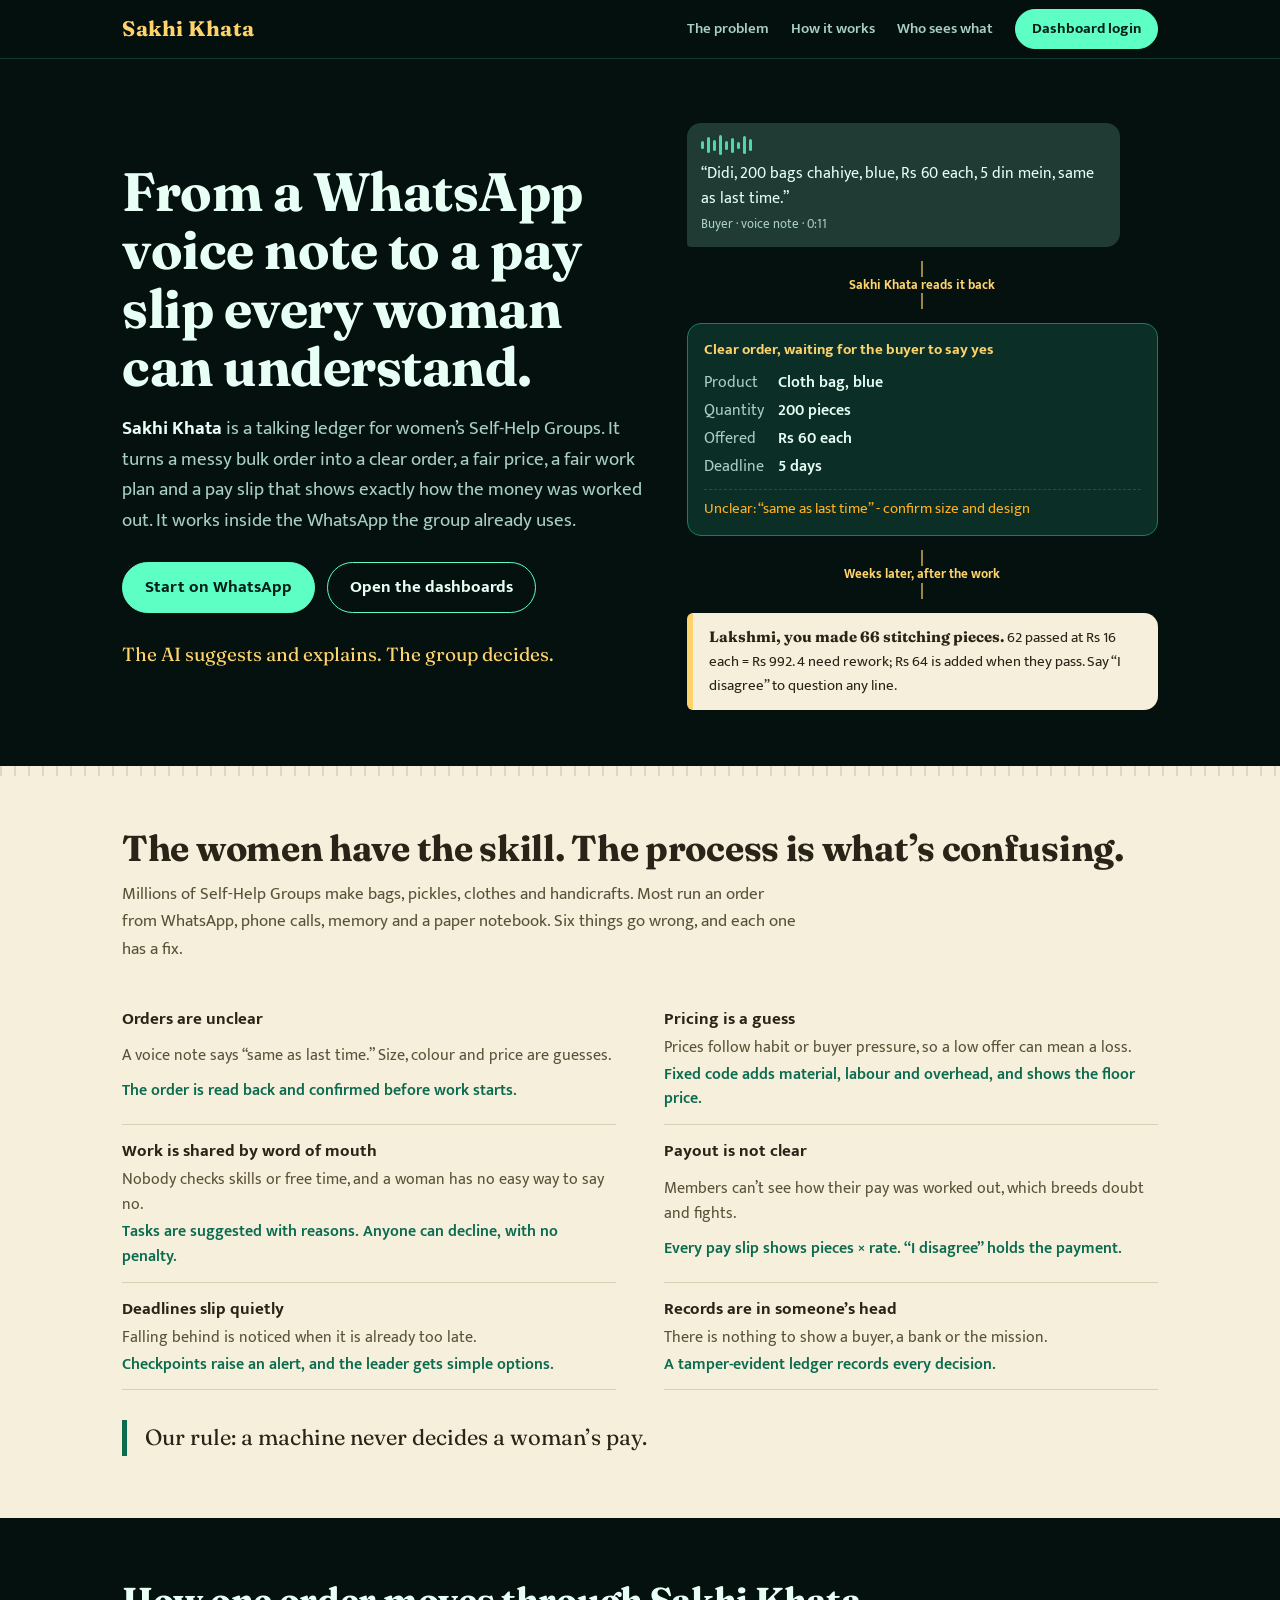
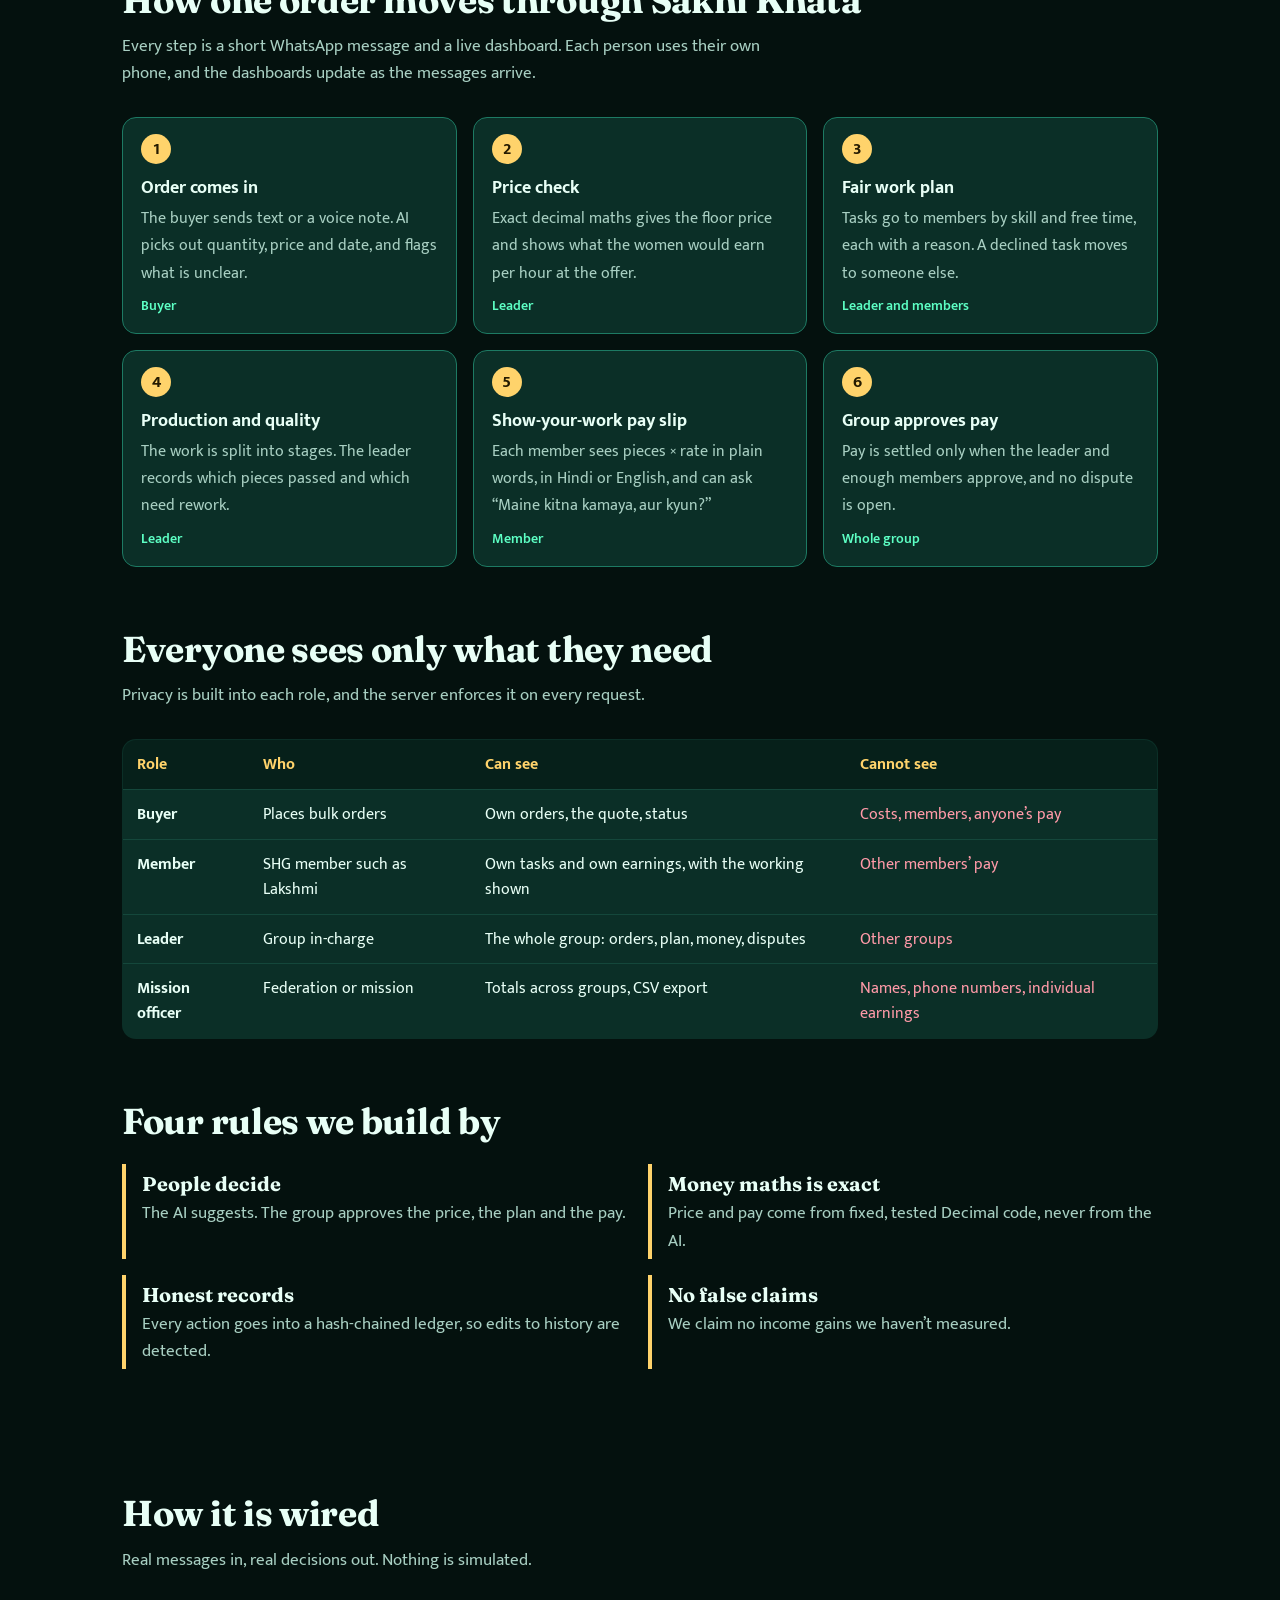
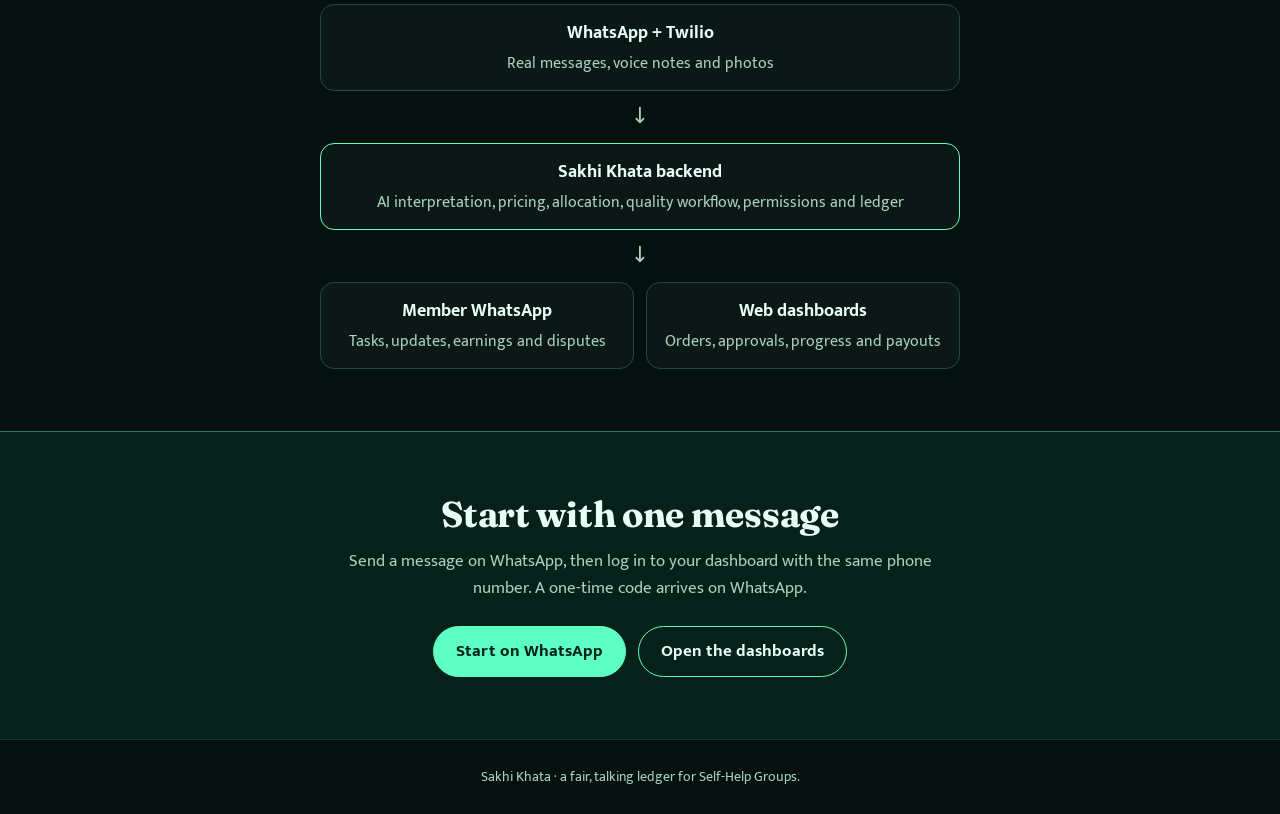
==== frontend/index.html @ 1a4bae50 "Add Sakhi Khata project" ====
<!doctype html>
<html lang="en">
<head>
<meta charset="utf-8">
<meta name="viewport" content="width=device-width,initial-scale=1">
<title>Sakhi Khata - a fair, talking ledger for women's Self-Help Groups</title>
<meta name="description" content="Sakhi Khata turns a messy WhatsApp order into a clear order, a fair price, a fair work plan and a pay slip every woman can understand.">
<link rel="preconnect" href="https://fonts.googleapis.com"><link rel="preconnect" href="https://fonts.gstatic.com" crossorigin>
<link href="https://fonts.googleapis.com/css2?family=Fraunces:opsz,wght@9..144,600;9..144,700&family=Mukta:wght@400;600;700&display=swap" rel="stylesheet">
<style>
:root{
  --ink:#04110e; --deep:#06201a; --card:#0b2f27; --line:#1d7a63; --mint:#5dffc4; --gold:#ffd36b; --text:#e8fff6; --muted:#a8cfc2;
  --paper:#f6efdc; --paper-ink:#2a2418; --paper-rule:#d9cfb4; --red:#ff5d73;
  --serif:"Fraunces",Georgia,"Times New Roman",serif; --sans:"Mukta",system-ui,-apple-system,"Segoe UI",sans-serif;
}
*{box-sizing:border-box}
html{scroll-behavior:smooth}
body{margin:0;background:var(--ink);color:var(--text);font:17px/1.6 var(--sans)}
a{color:inherit}
:focus-visible{outline:3px solid var(--gold);outline-offset:3px;border-radius:6px}
.wrap{max-width:1080px;margin:0 auto;padding:0 22px}

/* nav */
nav{position:sticky;top:0;z-index:10;background:#04110ef2;backdrop-filter:blur(8px);border-bottom:1px solid #12392f}
nav .wrap{display:flex;align-items:center;gap:22px;height:58px}
.logo{font-family:var(--serif);font-weight:700;font-size:21px;letter-spacing:.5px;color:var(--gold);text-decoration:none;margin-right:auto}
nav a.l{text-decoration:none;color:var(--muted);font-weight:600;font-size:15px}
nav a.l:hover{color:var(--text)}
.btn{display:inline-block;text-decoration:none;font-weight:700;border-radius:999px;padding:11px 22px;border:1.5px solid var(--mint);color:var(--text);background:transparent;transition:background .15s}
.btn:hover{background:#12604d}
.btn.main{background:var(--mint);color:#032018}
.btn.main:hover{background:#8bffd8}
nav .btn{padding:7px 16px;font-size:15px}

/* hero */
.hero{padding:64px 0 56px}
.hero .wrap{display:grid;grid-template-columns:1.05fr .95fr;gap:44px;align-items:center}
h1{font-family:var(--serif);font-weight:700;font-size:clamp(34px,5vw,54px);line-height:1.08;margin:0 0 18px;letter-spacing:-.5px}
.lede{font-size:19px;color:var(--muted);margin:0 0 26px;max-width:34em}
.lede b{color:var(--text)}
.cta{display:flex;gap:12px;flex-wrap:wrap}
.promise{margin:26px 0 0;color:var(--gold);font-family:var(--serif);font-size:19px}

/* hero visual: a messy order becomes a clear order */
.flow{display:grid;gap:14px}
.bubble{background:#1f3b34;border-radius:14px 14px 14px 4px;padding:12px 14px;max-width:92%;font-size:15.5px;position:relative}
.bubble small{display:block;color:var(--muted);font-size:12.5px;margin-top:4px}
.bubble .wave{display:flex;gap:3px;align-items:center;margin-bottom:6px}
.bubble .wave i{display:block;width:3px;background:var(--mint);border-radius:2px;opacity:.8}
.arrow{justify-self:center;color:var(--gold);font-size:13px;font-weight:700;text-align:center;line-height:1.3}
.arrow::before,.arrow::after{content:"";display:block;width:2px;height:16px;background:var(--gold);margin:0 auto;opacity:.6}
.order{background:var(--card);border:1px solid var(--line);border-radius:14px;padding:14px 16px}
.order h3{margin:0 0 8px;font-size:15px;color:var(--gold);font-family:var(--sans);font-weight:700}
.order dl{margin:0;display:grid;grid-template-columns:auto 1fr;gap:3px 14px;font-size:15.5px}
.order dt{color:var(--muted)} .order dd{margin:0;font-weight:600}
.order .ask{margin-top:10px;padding-top:8px;border-top:1px dashed #1d7a6388;color:#ffb020;font-size:14.5px}
.slip{background:var(--paper);color:var(--paper-ink);border-radius:6px 14px 14px 6px;padding:12px 16px;font-size:15px;border-left:6px solid var(--gold)}
.slip b{font-family:var(--serif)}

section{padding:62px 0}
h2{font-family:var(--serif);font-size:clamp(26px,3.4vw,36px);line-height:1.15;margin:0 0 12px;letter-spacing:-.3px}
.sub{color:var(--muted);max-width:40em;margin:0 0 30px}

/* problem: a khata notebook page */
.notebook{background:var(--paper);color:var(--paper-ink);position:relative}
.notebook::before{content:"";position:absolute;left:0;right:0;top:0;height:10px;background:repeating-linear-gradient(90deg,var(--paper-ink) 0 2px,transparent 2px 14px);opacity:.12}
.notebook h2{color:var(--paper-ink)} .notebook .sub{color:#5a5136}
.ledger{display:grid;grid-template-columns:1fr 1fr;gap:0 48px}
.ledger div{padding:13px 0 13px 0;border-bottom:1.5px solid var(--paper-rule);display:grid;grid-template-columns:1fr;gap:2px}
.ledger b{font-size:17px}
.ledger span{color:#5a5136;font-size:15.5px}
.ledger .fix{color:#0a6b4f;font-weight:600}
.notebook .quote{margin:30px 0 0;font-family:var(--serif);font-size:22px;border-left:5px solid #0a6b4f;padding-left:18px}

/* how it works */
.steps{list-style:none;margin:0;padding:0;display:grid;grid-template-columns:repeat(3,1fr);gap:16px;counter-reset:s}
.steps li{background:var(--card);border:1px solid var(--line);border-radius:14px;padding:16px 18px;counter-increment:s}
.steps li::before{content:counter(s);display:grid;place-items:center;width:30px;height:30px;border-radius:50%;background:var(--gold);color:#241a00;font-weight:700;margin-bottom:10px}
.steps b{display:block;font-size:18px;margin-bottom:2px}
.steps span{color:var(--muted);font-size:15.5px}
.steps .who{font-style:normal;display:block;margin-top:8px;color:var(--mint);font-size:14px;font-weight:600}

/* roles */
table{width:100%;border-collapse:collapse;background:var(--card);border:1px solid var(--line);border-radius:14px;overflow:hidden;font-size:15.5px}
th,td{padding:12px 14px;text-align:left;border-bottom:1px solid #14473b;vertical-align:top}
th{background:var(--deep);color:var(--gold);font-weight:700}
tr:last-child td{border-bottom:0}
td.no{color:#ff9aa8}
.scroll{overflow-x:auto}

/* rules */
.rules{display:grid;grid-template-columns:repeat(2,1fr);gap:16px}
.rule{border-left:4px solid var(--gold);padding:4px 0 4px 16px}
.rule b{display:block;font-family:var(--serif);font-size:20px}
.rule span{color:var(--muted)}

.try{background:var(--deep);border-top:1px solid var(--line);text-align:center}
.try p{color:var(--muted);max-width:36em;margin:0 auto 24px}
.try .cta{justify-content:center}
footer{padding:26px 0;text-align:center;color:var(--muted);font-size:14px;border-top:1px solid #12392f}

@media (max-width:860px){
  .hero .wrap{grid-template-columns:1fr}
  .steps{grid-template-columns:1fr 1fr} .ledger{grid-template-columns:1fr} .rules{grid-template-columns:1fr}
  nav a.l{display:none}
}
@media (max-width:520px){ .steps{grid-template-columns:1fr} body{font-size:16px} }
@media (prefers-reduced-motion:reduce){html{scroll-behavior:auto}}
.arch{max-width:640px;margin:26px auto 0;text-align:center}.arch .node{border:1px solid #1d4d40;border-radius:14px;padding:14px 16px;background:rgba(255,255,255,.03)}.arch .node b{display:block;font-size:1.05em}.arch .node span{display:block;color:var(--muted);font-size:.92em;margin-top:4px}.arch .core{border-color:#5dffc4}.arch .down{color:var(--muted);padding:8px 0;font-size:1.3em}.arch .pair{display:grid;grid-template-columns:1fr 1fr;gap:12px}@media(max-width:520px){.arch .pair{grid-template-columns:1fr}}.wahint{margin-top:10px}
</style>
</head>
<body>
<nav><div class="wrap">
  <a class="logo" href="/">Sakhi Khata</a>
  <a class="l" href="#problem">The problem</a><a class="l" href="#how">How it works</a><a class="l" href="#who">Who sees what</a>
  <a class="btn main" href="/app/login.html">Dashboard login</a>
</div></nav>

<header class="hero"><div class="wrap">
  <div>
    <h1>From a WhatsApp voice note to a pay slip every woman can understand.</h1>
    <p class="lede"><b>Sakhi Khata</b> is a talking ledger for women’s Self-Help Groups. It turns a messy bulk order into a clear order, a fair price, a fair work plan and a pay slip that shows exactly how the money was worked out. It works inside the WhatsApp the group already uses.</p>
    <div class="cta"><a class="btn main wa" href="https://wa.me/">Start on WhatsApp</a><a class="btn" href="/app/login.html">Open the dashboards</a></div>
    <p class="muted wahint" id="wahint"></p>
    <p class="promise">The AI suggests and explains. The group decides.</p>
  </div>
  <div class="flow" aria-label="Example: a messy voice note becomes a clear order and a pay slip">
    <div class="bubble"><div class="wave" aria-hidden="true"><i style="height:8px"></i><i style="height:16px"></i><i style="height:11px"></i><i style="height:20px"></i><i style="height:9px"></i><i style="height:15px"></i><i style="height:7px"></i><i style="height:18px"></i><i style="height:12px"></i></div>
      “Didi, 200 bags chahiye, blue, Rs 60 each, 5 din mein, same as last time.”<small>Buyer · voice note · 0:11</small></div>
    <div class="arrow">Sakhi Khata reads it back</div>
    <div class="order"><h3>Clear order, waiting for the buyer to say yes</h3>
      <dl><dt>Product</dt><dd>Cloth bag, blue</dd><dt>Quantity</dt><dd>200 pieces</dd><dt>Offered</dt><dd>Rs 60 each</dd><dt>Deadline</dt><dd>5 days</dd></dl>
      <div class="ask">Unclear: “same as last time” - confirm size and design</div></div>
    <div class="arrow">Weeks later, after the work</div>
    <div class="slip"><b>Lakshmi, you made 66 stitching pieces.</b> 62 passed at Rs 16 each = Rs 992. 4 need rework; Rs 64 is added when they pass. Say “I disagree” to question any line.</div>
  </div>
</div></header>

<section class="notebook" id="problem"><div class="wrap">
  <h2>The women have the skill. The process is what’s confusing.</h2>
  <p class="sub">Millions of Self-Help Groups make bags, pickles, clothes and handicrafts. Most run an order from WhatsApp, phone calls, memory and a paper notebook. Six things go wrong, and each one has a fix.</p>
  <div class="ledger">
    <div><b>Orders are unclear</b><span>A voice note says “same as last time.” Size, colour and price are guesses.</span><span class="fix">The order is read back and confirmed before work starts.</span></div>
    <div><b>Pricing is a guess</b><span>Prices follow habit or buyer pressure, so a low offer can mean a loss.</span><span class="fix">Fixed code adds material, labour and overhead, and shows the floor price.</span></div>
    <div><b>Work is shared by word of mouth</b><span>Nobody checks skills or free time, and a woman has no easy way to say no.</span><span class="fix">Tasks are suggested with reasons. Anyone can decline, with no penalty.</span></div>
    <div><b>Payout is not clear</b><span>Members can’t see how their pay was worked out, which breeds doubt and fights.</span><span class="fix">Every pay slip shows pieces × rate. “I disagree” holds the payment.</span></div>
    <div><b>Deadlines slip quietly</b><span>Falling behind is noticed when it is already too late.</span><span class="fix">Checkpoints raise an alert, and the leader gets simple options.</span></div>
    <div><b>Records are in someone’s head</b><span>There is nothing to show a buyer, a bank or the mission.</span><span class="fix">A tamper-evident ledger records every decision.</span></div>
  </div>
  <p class="quote">Our rule: a machine never decides a woman’s pay.</p>
</div></section>

<section id="how"><div class="wrap">
  <h2>How one order moves through Sakhi Khata</h2>
  <p class="sub">Every step is a short WhatsApp message and a live dashboard. Each person uses their own phone, and the dashboards update as the messages arrive.</p>
  <ol class="steps">
    <li><b>Order comes in</b><span>The buyer sends text or a voice note. AI picks out quantity, price and date, and flags what is unclear.</span><em class="who">Buyer</em></li>
    <li><b>Price check</b><span>Exact decimal maths gives the floor price and shows what the women would earn per hour at the offer.</span><em class="who">Leader</em></li>
    <li><b>Fair work plan</b><span>Tasks go to members by skill and free time, each with a reason. A declined task moves to someone else.</span><em class="who">Leader and members</em></li>
    <li><b>Production and quality</b><span>The work is split into stages. The leader records which pieces passed and which need rework.</span><em class="who">Leader</em></li>
    <li><b>Show-your-work pay slip</b><span>Each member sees pieces × rate in plain words, in Hindi or English, and can ask “Maine kitna kamaya, aur kyun?”</span><em class="who">Member</em></li>
    <li><b>Group approves pay</b><span>Pay is settled only when the leader and enough members approve, and no dispute is open.</span><em class="who">Whole group</em></li>
  </ol>
</div></section>

<section id="who" style="padding-top:0"><div class="wrap">
  <h2>Everyone sees only what they need</h2>
  <p class="sub">Privacy is built into each role, and the server enforces it on every request.</p>
  <div class="scroll"><table>
    <tr><th>Role</th><th>Who</th><th>Can see</th><th>Cannot see</th></tr>
    <tr><td><b>Buyer</b></td><td>Places bulk orders</td><td>Own orders, the quote, status</td><td class="no">Costs, members, anyone’s pay</td></tr>
    <tr><td><b>Member</b></td><td>SHG member such as Lakshmi</td><td>Own tasks and own earnings, with the working shown</td><td class="no">Other members’ pay</td></tr>
    <tr><td><b>Leader</b></td><td>Group in-charge</td><td>The whole group: orders, plan, money, disputes</td><td class="no">Other groups</td></tr>
    <tr><td><b>Mission officer</b></td><td>Federation or mission</td><td>Totals across groups, CSV export</td><td class="no">Names, phone numbers, individual earnings</td></tr>
  </table></div>
</div></section>

<section style="padding-top:0"><div class="wrap">
  <h2>Four rules we build by</h2>
  <div class="rules" style="margin-top:22px">
    <div class="rule"><b>People decide</b><span>The AI suggests. The group approves the price, the plan and the pay.</span></div>
    <div class="rule"><b>Money maths is exact</b><span>Price and pay come from fixed, tested Decimal code, never from the AI.</span></div>
    <div class="rule"><b>Honest records</b><span>Every action goes into a hash-chained ledger, so edits to history are detected.</span></div>
    <div class="rule"><b>No false claims</b><span>We claim no income gains we haven’t measured.</span></div>
  </div>
</div></section>

<section id="architecture"><div class="wrap">
  <h2>How it is wired</h2>
  <p class="sub">Real messages in, real decisions out. Nothing is simulated.</p>
  <div class="arch">
    <div class="node"><b>WhatsApp + Twilio</b><span>Real messages, voice notes and photos</span></div>
    <div class="down" aria-hidden="true">↓</div>
    <div class="node core"><b>Sakhi Khata backend</b><span>AI interpretation, pricing, allocation, quality workflow, permissions and ledger</span></div>
    <div class="down" aria-hidden="true">↓</div>
    <div class="pair"><div class="node"><b>Member WhatsApp</b><span>Tasks, updates, earnings and disputes</span></div><div class="node"><b>Web dashboards</b><span>Orders, approvals, progress and payouts</span></div></div>
  </div>
</div></section>

<section class="try"><div class="wrap">
  <h2>Start with one message</h2>
  <p>Send a message on WhatsApp, then log in to your dashboard with the same phone number. A one-time code arrives on WhatsApp.</p>
  <div class="cta"><a class="btn main wa" href="https://wa.me/">Start on WhatsApp</a><a class="btn" href="/app/login.html">Open the dashboards</a></div>
</div></section>
<footer>Sakhi Khata · a fair, talking ledger for Self-Help Groups.</footer>
<script>fetch('/api/public').then(r=>r.json()).then(c=>{const n=(c.whatsapp||'').replace(/\D/g,'');document.querySelectorAll('a.wa').forEach(a=>a.href='https://wa.me/'+n+(c.join?'?text='+encodeURIComponent(c.join):''));if(c.join)document.getElementById('wahint').textContent='First time on the WhatsApp sandbox? Send "'+c.join+'" to '+c.whatsapp+'.'}).catch(()=>{})</script>
</body>
</html>
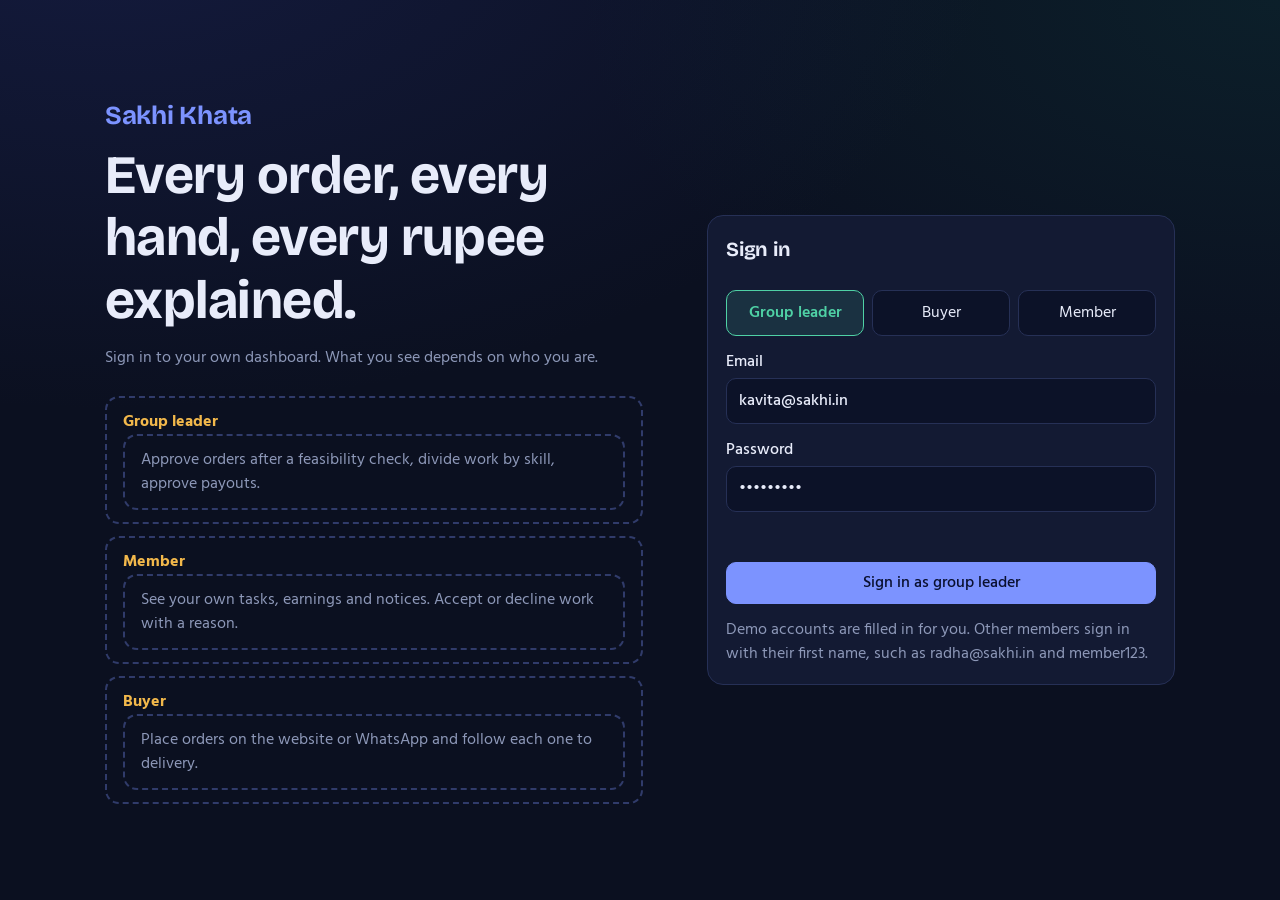
==== commit 8f1855c7: "update" ====
--- a/frontend/index.html
+++ b/frontend/index.html
@@ -1,208 +1,20 @@
 <!doctype html>
 <html lang="en">
 <head>
-<meta charset="utf-8">
-<meta name="viewport" content="width=device-width,initial-scale=1">
-<title>Sakhi Khata - a fair, talking ledger for women's Self-Help Groups</title>
-<meta name="description" content="Sakhi Khata turns a messy WhatsApp order into a clear order, a fair price, a fair work plan and a pay slip every woman can understand.">
-<link rel="preconnect" href="https://fonts.googleapis.com"><link rel="preconnect" href="https://fonts.gstatic.com" crossorigin>
-<link href="https://fonts.googleapis.com/css2?family=Fraunces:opsz,wght@9..144,600;9..144,700&family=Mukta:wght@400;600;700&display=swap" rel="stylesheet">
-<style>
-:root{
-  --ink:#04110e; --deep:#06201a; --card:#0b2f27; --line:#1d7a63; --mint:#5dffc4; --gold:#ffd36b; --text:#e8fff6; --muted:#a8cfc2;
-  --paper:#f6efdc; --paper-ink:#2a2418; --paper-rule:#d9cfb4; --red:#ff5d73;
-  --serif:"Fraunces",Georgia,"Times New Roman",serif; --sans:"Mukta",system-ui,-apple-system,"Segoe UI",sans-serif;
-}
-*{box-sizing:border-box}
-html{scroll-behavior:smooth}
-body{margin:0;background:var(--ink);color:var(--text);font:17px/1.6 var(--sans)}
-a{color:inherit}
-:focus-visible{outline:3px solid var(--gold);outline-offset:3px;border-radius:6px}
-.wrap{max-width:1080px;margin:0 auto;padding:0 22px}
-
-/* nav */
-nav{position:sticky;top:0;z-index:10;background:#04110ef2;backdrop-filter:blur(8px);border-bottom:1px solid #12392f}
-nav .wrap{display:flex;align-items:center;gap:22px;height:58px}
-.logo{font-family:var(--serif);font-weight:700;font-size:21px;letter-spacing:.5px;color:var(--gold);text-decoration:none;margin-right:auto}
-nav a.l{text-decoration:none;color:var(--muted);font-weight:600;font-size:15px}
-nav a.l:hover{color:var(--text)}
-.btn{display:inline-block;text-decoration:none;font-weight:700;border-radius:999px;padding:11px 22px;border:1.5px solid var(--mint);color:var(--text);background:transparent;transition:background .15s}
-.btn:hover{background:#12604d}
-.btn.main{background:var(--mint);color:#032018}
-.btn.main:hover{background:#8bffd8}
-nav .btn{padding:7px 16px;font-size:15px}
-
-/* hero */
-.hero{padding:64px 0 56px}
-.hero .wrap{display:grid;grid-template-columns:1.05fr .95fr;gap:44px;align-items:center}
-h1{font-family:var(--serif);font-weight:700;font-size:clamp(34px,5vw,54px);line-height:1.08;margin:0 0 18px;letter-spacing:-.5px}
-.lede{font-size:19px;color:var(--muted);margin:0 0 26px;max-width:34em}
-.lede b{color:var(--text)}
-.cta{display:flex;gap:12px;flex-wrap:wrap}
-.promise{margin:26px 0 0;color:var(--gold);font-family:var(--serif);font-size:19px}
-
-/* hero visual: a messy order becomes a clear order */
-.flow{display:grid;gap:14px}
-.bubble{background:#1f3b34;border-radius:14px 14px 14px 4px;padding:12px 14px;max-width:92%;font-size:15.5px;position:relative}
-.bubble small{display:block;color:var(--muted);font-size:12.5px;margin-top:4px}
-.bubble .wave{display:flex;gap:3px;align-items:center;margin-bottom:6px}
-.bubble .wave i{display:block;width:3px;background:var(--mint);border-radius:2px;opacity:.8}
-.arrow{justify-self:center;color:var(--gold);font-size:13px;font-weight:700;text-align:center;line-height:1.3}
-.arrow::before,.arrow::after{content:"";display:block;width:2px;height:16px;background:var(--gold);margin:0 auto;opacity:.6}
-.order{background:var(--card);border:1px solid var(--line);border-radius:14px;padding:14px 16px}
-.order h3{margin:0 0 8px;font-size:15px;color:var(--gold);font-family:var(--sans);font-weight:700}
-.order dl{margin:0;display:grid;grid-template-columns:auto 1fr;gap:3px 14px;font-size:15.5px}
-.order dt{color:var(--muted)} .order dd{margin:0;font-weight:600}
-.order .ask{margin-top:10px;padding-top:8px;border-top:1px dashed #1d7a6388;color:#ffb020;font-size:14.5px}
-.slip{background:var(--paper);color:var(--paper-ink);border-radius:6px 14px 14px 6px;padding:12px 16px;font-size:15px;border-left:6px solid var(--gold)}
-.slip b{font-family:var(--serif)}
-
-section{padding:62px 0}
-h2{font-family:var(--serif);font-size:clamp(26px,3.4vw,36px);line-height:1.15;margin:0 0 12px;letter-spacing:-.3px}
-.sub{color:var(--muted);max-width:40em;margin:0 0 30px}
-
-/* problem: a khata notebook page */
-.notebook{background:var(--paper);color:var(--paper-ink);position:relative}
-.notebook::before{content:"";position:absolute;left:0;right:0;top:0;height:10px;background:repeating-linear-gradient(90deg,var(--paper-ink) 0 2px,transparent 2px 14px);opacity:.12}
-.notebook h2{color:var(--paper-ink)} .notebook .sub{color:#5a5136}
-.ledger{display:grid;grid-template-columns:1fr 1fr;gap:0 48px}
-.ledger div{padding:13px 0 13px 0;border-bottom:1.5px solid var(--paper-rule);display:grid;grid-template-columns:1fr;gap:2px}
-.ledger b{font-size:17px}
-.ledger span{color:#5a5136;font-size:15.5px}
-.ledger .fix{color:#0a6b4f;font-weight:600}
-.notebook .quote{margin:30px 0 0;font-family:var(--serif);font-size:22px;border-left:5px solid #0a6b4f;padding-left:18px}
-
-/* how it works */
-.steps{list-style:none;margin:0;padding:0;display:grid;grid-template-columns:repeat(3,1fr);gap:16px;counter-reset:s}
-.steps li{background:var(--card);border:1px solid var(--line);border-radius:14px;padding:16px 18px;counter-increment:s}
-.steps li::before{content:counter(s);display:grid;place-items:center;width:30px;height:30px;border-radius:50%;background:var(--gold);color:#241a00;font-weight:700;margin-bottom:10px}
-.steps b{display:block;font-size:18px;margin-bottom:2px}
-.steps span{color:var(--muted);font-size:15.5px}
-.steps .who{font-style:normal;display:block;margin-top:8px;color:var(--mint);font-size:14px;font-weight:600}
-
-/* roles */
-table{width:100%;border-collapse:collapse;background:var(--card);border:1px solid var(--line);border-radius:14px;overflow:hidden;font-size:15.5px}
-th,td{padding:12px 14px;text-align:left;border-bottom:1px solid #14473b;vertical-align:top}
-th{background:var(--deep);color:var(--gold);font-weight:700}
-tr:last-child td{border-bottom:0}
-td.no{color:#ff9aa8}
-.scroll{overflow-x:auto}
-
-/* rules */
-.rules{display:grid;grid-template-columns:repeat(2,1fr);gap:16px}
-.rule{border-left:4px solid var(--gold);padding:4px 0 4px 16px}
-.rule b{display:block;font-family:var(--serif);font-size:20px}
-.rule span{color:var(--muted)}
-
-.try{background:var(--deep);border-top:1px solid var(--line);text-align:center}
-.try p{color:var(--muted);max-width:36em;margin:0 auto 24px}
-.try .cta{justify-content:center}
-footer{padding:26px 0;text-align:center;color:var(--muted);font-size:14px;border-top:1px solid #12392f}
-
-@media (max-width:860px){
-  .hero .wrap{grid-template-columns:1fr}
-  .steps{grid-template-columns:1fr 1fr} .ledger{grid-template-columns:1fr} .rules{grid-template-columns:1fr}
-  nav a.l{display:none}
-}
-@media (max-width:520px){ .steps{grid-template-columns:1fr} body{font-size:16px} }
-@media (prefers-reduced-motion:reduce){html{scroll-behavior:auto}}
-.arch{max-width:640px;margin:26px auto 0;text-align:center}.arch .node{border:1px solid #1d4d40;border-radius:14px;padding:14px 16px;background:rgba(255,255,255,.03)}.arch .node b{display:block;font-size:1.05em}.arch .node span{display:block;color:var(--muted);font-size:.92em;margin-top:4px}.arch .core{border-color:#5dffc4}.arch .down{color:var(--muted);padding:8px 0;font-size:1.3em}.arch .pair{display:grid;grid-template-columns:1fr 1fr;gap:12px}@media(max-width:520px){.arch .pair{grid-template-columns:1fr}}.wahint{margin-top:10px}
-</style>
+  <meta charset="utf-8">
+  <meta name="viewport" content="width=device-width,initial-scale=1,viewport-fit=cover">
+  <title>Sakhi Khata</title>
+  <link href="https://fonts.googleapis.com/css2?family=Bricolage+Grotesque:wght@500;700&family=Hind:wght@400;500;600&display=swap" rel="stylesheet">
+  <link rel="stylesheet" href="css/style.css">
 </head>
 <body>
-<nav><div class="wrap">
-  <a class="logo" href="/">Sakhi Khata</a>
-  <a class="l" href="#problem">The problem</a><a class="l" href="#how">How it works</a><a class="l" href="#who">Who sees what</a>
-  <a class="btn main" href="/app/login.html">Dashboard login</a>
-</div></nav>
+  <div id="root"></div>
+  <div id="toast" role="status"></div>
 
-<header class="hero"><div class="wrap">
-  <div>
-    <h1>From a WhatsApp voice note to a pay slip every woman can understand.</h1>
-    <p class="lede"><b>Sakhi Khata</b> is a talking ledger for women’s Self-Help Groups. It turns a messy bulk order into a clear order, a fair price, a fair work plan and a pay slip that shows exactly how the money was worked out. It works inside the WhatsApp the group already uses.</p>
-    <div class="cta"><a class="btn main wa" href="https://wa.me/">Start on WhatsApp</a><a class="btn" href="/app/login.html">Open the dashboards</a></div>
-    <p class="muted wahint" id="wahint"></p>
-    <p class="promise">The AI suggests and explains. The group decides.</p>
-  </div>
-  <div class="flow" aria-label="Example: a messy voice note becomes a clear order and a pay slip">
-    <div class="bubble"><div class="wave" aria-hidden="true"><i style="height:8px"></i><i style="height:16px"></i><i style="height:11px"></i><i style="height:20px"></i><i style="height:9px"></i><i style="height:15px"></i><i style="height:7px"></i><i style="height:18px"></i><i style="height:12px"></i></div>
-      “Didi, 200 bags chahiye, blue, Rs 60 each, 5 din mein, same as last time.”<small>Buyer · voice note · 0:11</small></div>
-    <div class="arrow">Sakhi Khata reads it back</div>
-    <div class="order"><h3>Clear order, waiting for the buyer to say yes</h3>
-      <dl><dt>Product</dt><dd>Cloth bag, blue</dd><dt>Quantity</dt><dd>200 pieces</dd><dt>Offered</dt><dd>Rs 60 each</dd><dt>Deadline</dt><dd>5 days</dd></dl>
-      <div class="ask">Unclear: “same as last time” - confirm size and design</div></div>
-    <div class="arrow">Weeks later, after the work</div>
-    <div class="slip"><b>Lakshmi, you made 66 stitching pieces.</b> 62 passed at Rs 16 each = Rs 992. 4 need rework; Rs 64 is added when they pass. Say “I disagree” to question any line.</div>
-  </div>
-</div></header>
-
-<section class="notebook" id="problem"><div class="wrap">
-  <h2>The women have the skill. The process is what’s confusing.</h2>
-  <p class="sub">Millions of Self-Help Groups make bags, pickles, clothes and handicrafts. Most run an order from WhatsApp, phone calls, memory and a paper notebook. Six things go wrong, and each one has a fix.</p>
-  <div class="ledger">
-    <div><b>Orders are unclear</b><span>A voice note says “same as last time.” Size, colour and price are guesses.</span><span class="fix">The order is read back and confirmed before work starts.</span></div>
-    <div><b>Pricing is a guess</b><span>Prices follow habit or buyer pressure, so a low offer can mean a loss.</span><span class="fix">Fixed code adds material, labour and overhead, and shows the floor price.</span></div>
-    <div><b>Work is shared by word of mouth</b><span>Nobody checks skills or free time, and a woman has no easy way to say no.</span><span class="fix">Tasks are suggested with reasons. Anyone can decline, with no penalty.</span></div>
-    <div><b>Payout is not clear</b><span>Members can’t see how their pay was worked out, which breeds doubt and fights.</span><span class="fix">Every pay slip shows pieces × rate. “I disagree” holds the payment.</span></div>
-    <div><b>Deadlines slip quietly</b><span>Falling behind is noticed when it is already too late.</span><span class="fix">Checkpoints raise an alert, and the leader gets simple options.</span></div>
-    <div><b>Records are in someone’s head</b><span>There is nothing to show a buyer, a bank or the mission.</span><span class="fix">A tamper-evident ledger records every decision.</span></div>
-  </div>
-  <p class="quote">Our rule: a machine never decides a woman’s pay.</p>
-</div></section>
-
-<section id="how"><div class="wrap">
-  <h2>How one order moves through Sakhi Khata</h2>
-  <p class="sub">Every step is a short WhatsApp message and a live dashboard. Each person uses their own phone, and the dashboards update as the messages arrive.</p>
-  <ol class="steps">
-    <li><b>Order comes in</b><span>The buyer sends text or a voice note. AI picks out quantity, price and date, and flags what is unclear.</span><em class="who">Buyer</em></li>
-    <li><b>Price check</b><span>Exact decimal maths gives the floor price and shows what the women would earn per hour at the offer.</span><em class="who">Leader</em></li>
-    <li><b>Fair work plan</b><span>Tasks go to members by skill and free time, each with a reason. A declined task moves to someone else.</span><em class="who">Leader and members</em></li>
-    <li><b>Production and quality</b><span>The work is split into stages. The leader records which pieces passed and which need rework.</span><em class="who">Leader</em></li>
-    <li><b>Show-your-work pay slip</b><span>Each member sees pieces × rate in plain words, in Hindi or English, and can ask “Maine kitna kamaya, aur kyun?”</span><em class="who">Member</em></li>
-    <li><b>Group approves pay</b><span>Pay is settled only when the leader and enough members approve, and no dispute is open.</span><em class="who">Whole group</em></li>
-  </ol>
-</div></section>
-
-<section id="who" style="padding-top:0"><div class="wrap">
-  <h2>Everyone sees only what they need</h2>
-  <p class="sub">Privacy is built into each role, and the server enforces it on every request.</p>
-  <div class="scroll"><table>
-    <tr><th>Role</th><th>Who</th><th>Can see</th><th>Cannot see</th></tr>
-    <tr><td><b>Buyer</b></td><td>Places bulk orders</td><td>Own orders, the quote, status</td><td class="no">Costs, members, anyone’s pay</td></tr>
-    <tr><td><b>Member</b></td><td>SHG member such as Lakshmi</td><td>Own tasks and own earnings, with the working shown</td><td class="no">Other members’ pay</td></tr>
-    <tr><td><b>Leader</b></td><td>Group in-charge</td><td>The whole group: orders, plan, money, disputes</td><td class="no">Other groups</td></tr>
-    <tr><td><b>Mission officer</b></td><td>Federation or mission</td><td>Totals across groups, CSV export</td><td class="no">Names, phone numbers, individual earnings</td></tr>
-  </table></div>
-</div></section>
-
-<section style="padding-top:0"><div class="wrap">
-  <h2>Four rules we build by</h2>
-  <div class="rules" style="margin-top:22px">
-    <div class="rule"><b>People decide</b><span>The AI suggests. The group approves the price, the plan and the pay.</span></div>
-    <div class="rule"><b>Money maths is exact</b><span>Price and pay come from fixed, tested Decimal code, never from the AI.</span></div>
-    <div class="rule"><b>Honest records</b><span>Every action goes into a hash-chained ledger, so edits to history are detected.</span></div>
-    <div class="rule"><b>No false claims</b><span>We claim no income gains we haven’t measured.</span></div>
-  </div>
-</div></section>
-
-<section id="architecture"><div class="wrap">
-  <h2>How it is wired</h2>
-  <p class="sub">Real messages in, real decisions out. Nothing is simulated.</p>
-  <div class="arch">
-    <div class="node"><b>WhatsApp + Twilio</b><span>Real messages, voice notes and photos</span></div>
-    <div class="down" aria-hidden="true">↓</div>
-    <div class="node core"><b>Sakhi Khata backend</b><span>AI interpretation, pricing, allocation, quality workflow, permissions and ledger</span></div>
-    <div class="down" aria-hidden="true">↓</div>
-    <div class="pair"><div class="node"><b>Member WhatsApp</b><span>Tasks, updates, earnings and disputes</span></div><div class="node"><b>Web dashboards</b><span>Orders, approvals, progress and payouts</span></div></div>
-  </div>
-</div></section>
-
-<section class="try"><div class="wrap">
-  <h2>Start with one message</h2>
-  <p>Send a message on WhatsApp, then log in to your dashboard with the same phone number. A one-time code arrives on WhatsApp.</p>
-  <div class="cta"><a class="btn main wa" href="https://wa.me/">Start on WhatsApp</a><a class="btn" href="/app/login.html">Open the dashboards</a></div>
-</div></section>
-<footer>Sakhi Khata · a fair, talking ledger for Self-Help Groups.</footer>
-<script>fetch('/api/public').then(r=>r.json()).then(c=>{const n=(c.whatsapp||'').replace(/\D/g,'');document.querySelectorAll('a.wa').forEach(a=>a.href='https://wa.me/'+n+(c.join?'?text='+encodeURIComponent(c.join):''));if(c.join)document.getElementById('wahint').textContent='First time on the WhatsApp sandbox? Send "'+c.join+'" to '+c.whatsapp+'.'}).catch(()=>{})</script>
+  <script src="js/config.js"></script>
+  <script src="js/data.js"></script>
+  <script src="js/logic.js"></script>
+  <script src="js/components.js"></script>
+  <script src="js/app.js"></script>
 </body>
-</html>
+</html>
--- a/frontend/css/style.css
+++ b/frontend/css/style.css
@@ -0,0 +1,65 @@
+:root{color-scheme:dark;--bg:#0B1020;--sf:#131A33;--s2:#1A2345;--ink:#E8ECFA;--mu:#8D98B8;--ln:#263056;--ind:#7C93FF;--tur:#F2B84B;--sg:#4FD1A5;--ro:#FF7A93;--r:16px}
+*{box-sizing:border-box;margin:0}
+html,body{min-height:100%;background:var(--bg);color:var(--ink);font:16px/1.5 Hind,system-ui,sans-serif}
+body{background:radial-gradient(900px 500px at 8% -10%,#26307a55,transparent),radial-gradient(700px 400px at 100% 0,#0f5c5233,transparent),var(--bg);background-attachment:fixed;padding-top:env(safe-area-inset-top,0px);padding-bottom:env(safe-area-inset-bottom,0px)}
+h1,h2,h3,.num,.brand{font-family:'Bricolage Grotesque',Hind,sans-serif;font-weight:700;letter-spacing:-.01em}
+button,select,input,textarea{font:inherit;color:inherit}
+:focus-visible{outline:3px solid var(--ind);outline-offset:2px}
+.top{display:flex;flex-wrap:wrap;gap:10px 22px;align-items:center;padding:12px clamp(16px,4vw,40px);background:#0f1530dd;backdrop-filter:blur(10px);border-bottom:2px dashed var(--ln);position:sticky;top:env(safe-area-inset-top,0px);z-index:5}
+.brand{font-size:22px;color:var(--ind)}.brand small{display:block;font:400 13px Hind;color:var(--mu)}
+.tabs{display:flex;gap:4px;overflow-x:auto;margin-right:auto}
+.tabs button{border:0;background:none;padding:8px 14px;border-radius:10px;cursor:pointer;color:var(--mu);font-weight:500;white-space:nowrap}
+.tabs button[aria-current=page]{background:var(--s2);color:var(--ink);box-shadow:inset 0 -2px var(--tur)}
+.me{display:flex;gap:10px;align-items:center}
+.av{width:34px;height:34px;border-radius:50%;display:grid;place-items:center;background:linear-gradient(135deg,var(--ind),var(--sg));color:#08101f;font-weight:700}
+main{max-width:1180px;margin:0 auto;padding:26px clamp(16px,4vw,40px) 90px;display:grid;gap:26px}
+h1{font-size:clamp(26px,4vw,38px);line-height:1.15}h2{font-size:20px;margin-bottom:12px}h3{font-size:17px}
+.sub{color:var(--mu)}
+.grid{display:grid;gap:16px;grid-template-columns:repeat(auto-fit,minmax(230px,1fr))}
+.wide{grid-template-columns:repeat(auto-fit,minmax(330px,1fr))}
+.card{background:var(--sf);border:1px solid var(--ln);border-radius:var(--r);padding:18px}
+.stat .num{font-size:32px;line-height:1.15;margin-top:4px}
+.hero{background:linear-gradient(135deg,#3446c9,#5b3fd0 55%,#1f8f7a);border:0}
+.hero .sub{color:#d9defa}
+.stitch{border:2px dashed #f2b84b88;background:var(--sf);border-radius:var(--r);padding:20px}
+.row{display:flex;flex-wrap:wrap;gap:10px;align-items:center;justify-content:space-between}
+.pill{font-size:13px;padding:2px 10px;border-radius:99px;background:#7c93ff26;color:var(--ind);white-space:nowrap}
+.ok{background:#4fd1a526;color:var(--sg)}.warn{background:#f2b84b26;color:var(--tur)}.bad{background:#ff7a9326;color:var(--ro)}
+.btn{border:1.5px solid var(--ln);background:var(--s2);padding:8px 16px;border-radius:10px;cursor:pointer;font-weight:500}
+.btn:hover{border-color:var(--ind)}.btn:disabled{opacity:.45;cursor:default}
+.btn.p{background:var(--ind);border-color:var(--ind);color:#0a1030}
+.btn.g{background:var(--sg);border-color:var(--sg);color:#052018}
+.btn.r{color:var(--ro);border-color:#ff7a9366;background:none}
+.btn.sm{padding:4px 12px;font-size:14px}
+.chips{display:flex;flex-wrap:wrap;gap:8px}
+.chk{display:grid;gap:10px;margin:16px 0}
+.chk>div{display:grid;grid-template-columns:90px 1fr auto;gap:12px;align-items:center}
+.bar{height:10px;background:#ffffff14;border-radius:9px;overflow:hidden;min-width:60px}
+.bar i{display:block;height:100%;background:linear-gradient(90deg,var(--sg),#7be0c0);border-radius:9px;transition:width .4s}
+.bar i.w{background:var(--tur)}.bar i.b{background:var(--ro)}
+table{width:100%;border-collapse:collapse}
+th{font-weight:600;text-align:left;color:var(--mu);font-size:14px}
+th,td{padding:10px 8px;border-bottom:1px solid var(--ln);vertical-align:middle}
+.scroll{overflow-x:auto}
+.msg{background:#4fd1a51c;border-radius:14px 14px 14px 4px;padding:10px 14px;margin-bottom:8px;font-size:15px}
+.msg.out{background:#7c93ff1f;border-radius:14px 14px 4px 14px}
+.msg small{display:block;color:var(--mu)}
+label{display:grid;gap:4px;font-weight:500}
+input,select,textarea{padding:10px 12px;border:1.5px solid var(--ln);border-radius:10px;background:#0c1228}
+form{display:grid;gap:14px}
+.seg{display:flex;gap:8px}
+.seg button{flex:1;padding:10px;border:1.5px solid var(--ln);border-radius:10px;background:#0c1228;cursor:pointer}
+.seg button[aria-pressed=true]{border-color:var(--sg);background:#4fd1a51f;color:var(--sg);font-weight:600}
+.steps{display:flex;gap:6px;margin-top:10px}.steps i{flex:1;height:6px;border-radius:6px;background:var(--ln)}.steps i.on{background:var(--sg)}
+.ring{width:84px;height:84px;position:relative;flex:none}.ring b{position:absolute;inset:0;display:grid;place-items:center;font:700 18px 'Bricolage Grotesque'}
+.star{border:0;background:none;font-size:22px;cursor:pointer;color:var(--ln)}.star.on{color:var(--tur)}
+.login{min-height:100vh;display:grid;grid-template-columns:1.15fr 1fr;gap:clamp(24px,5vw,70px);align-items:center;max-width:1150px;margin:0 auto;padding:30px clamp(16px,4vw,40px)}
+.login h1{font-size:clamp(32px,5vw,54px);margin:10px 0 14px}
+.rc{display:grid;gap:12px;margin-top:26px}
+.rc div{border:2px dashed #7c93ff55;border-radius:14px;padding:12px 16px}.rc b{color:var(--tur)}
+.err{color:var(--ro);min-height:22px}
+#toast{position:fixed;left:50%;bottom:calc(20px + env(safe-area-inset-bottom,0px));transform:translateX(-50%);background:var(--ink);color:#0b1020;padding:12px 20px;border-radius:12px;max-width:90vw;opacity:0;transition:opacity .25s;pointer-events:none;z-index:9}
+#toast.on{opacity:1}
+@media(max-width:820px){.login{grid-template-columns:1fr}}
+@media(max-width:560px){.chk>div{grid-template-columns:1fr auto}.chk .bar{grid-column:1/3;order:3}}
+@media(prefers-reduced-motion:reduce){*{transition:none!important}}
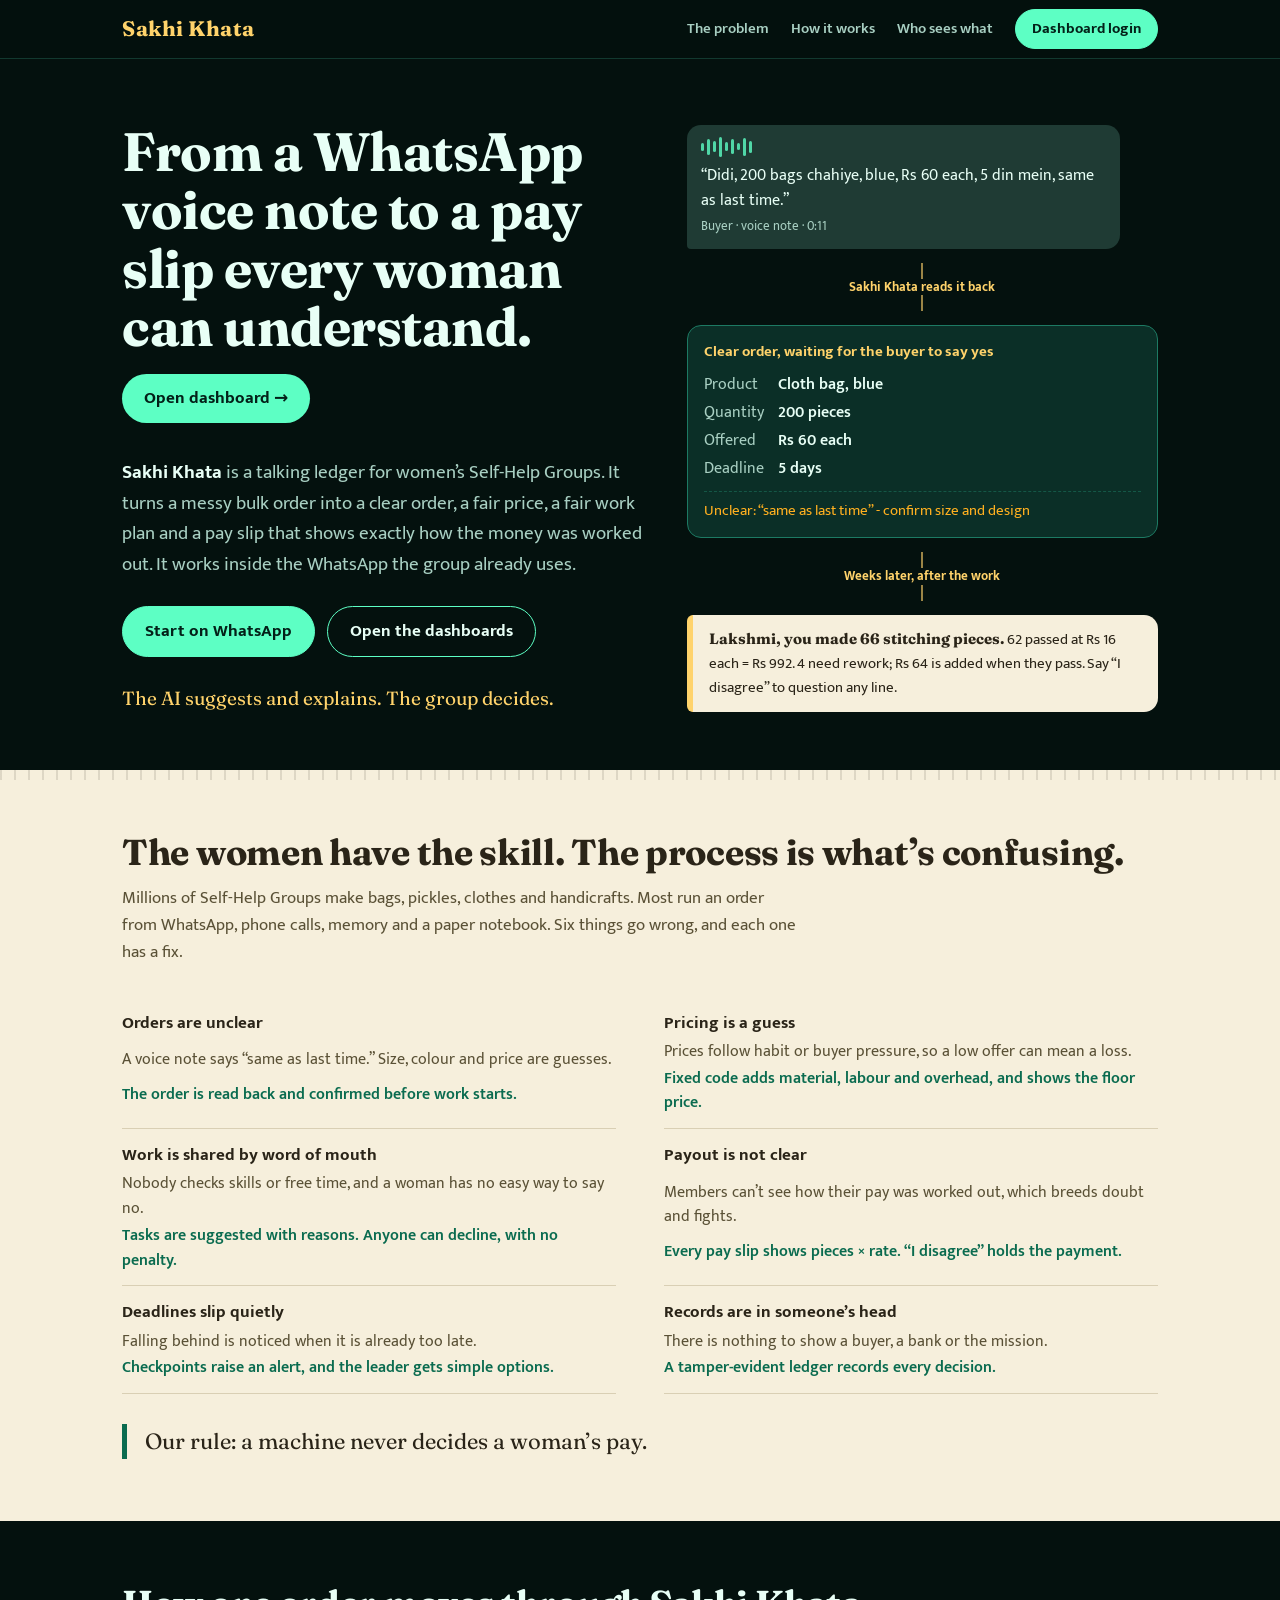
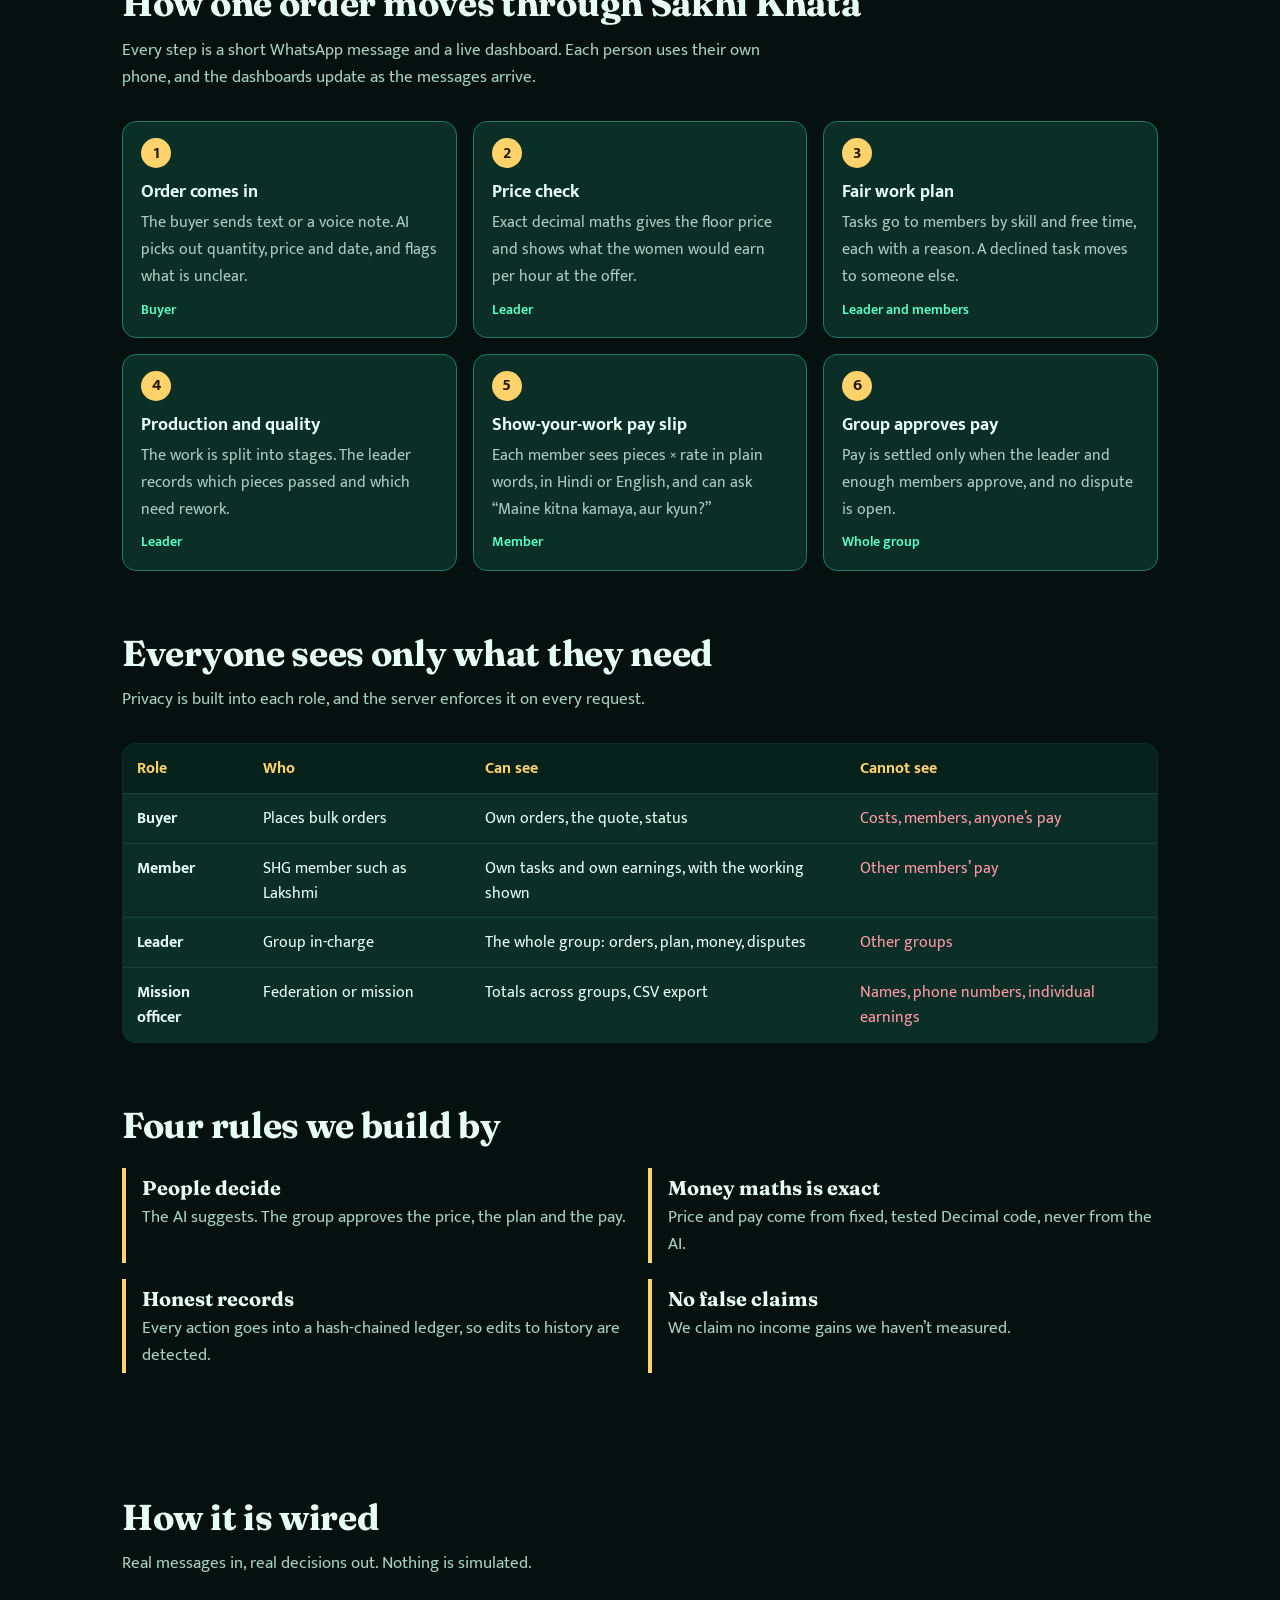
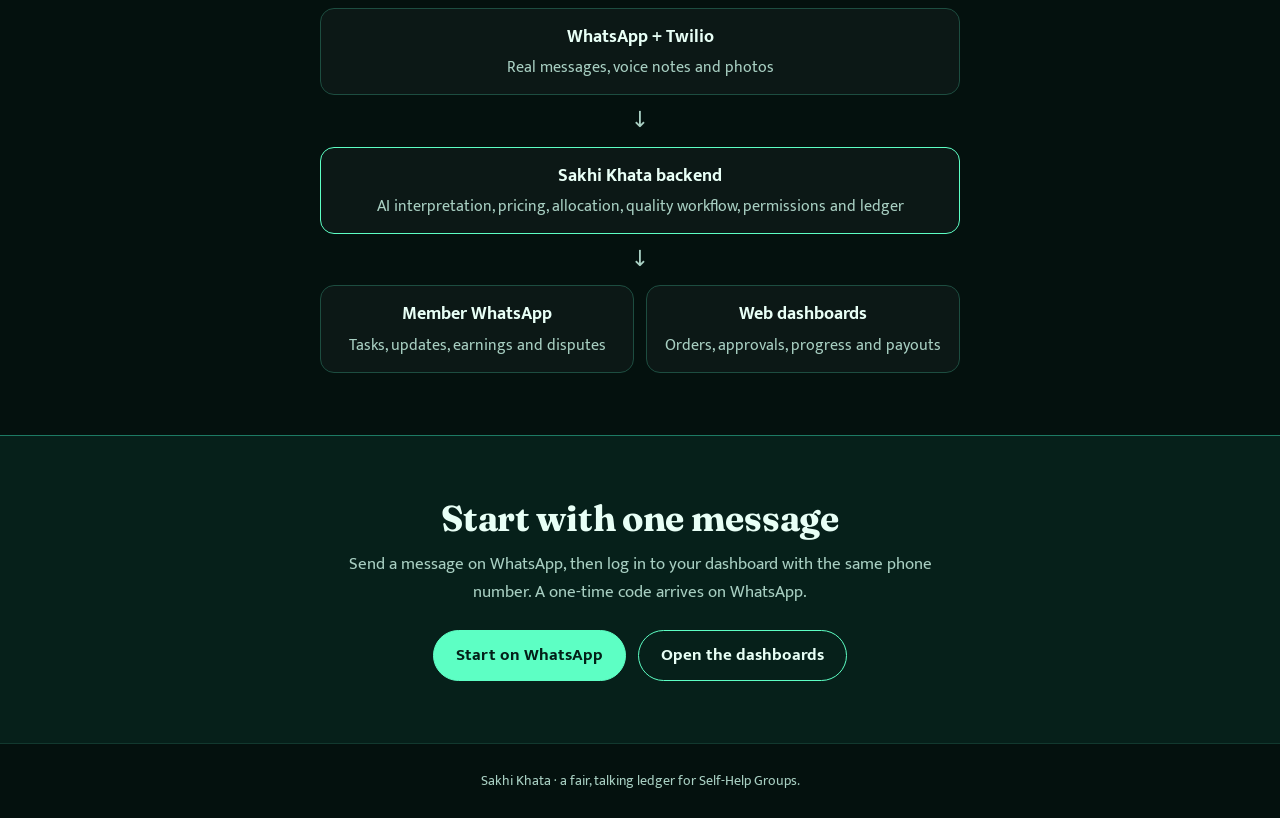
==== commit 4423c2ae: "Update Sakhi Khata project" ====
--- a/frontend/index.html
+++ b/frontend/index.html
@@ -1,20 +1,210 @@
-<!doctype html>
+﻿<!doctype html>
 <html lang="en">
 <head>
-  <meta charset="utf-8">
-  <meta name="viewport" content="width=device-width,initial-scale=1,viewport-fit=cover">
-  <title>Sakhi Khata</title>
-  <link href="https://fonts.googleapis.com/css2?family=Bricolage+Grotesque:wght@500;700&family=Hind:wght@400;500;600&display=swap" rel="stylesheet">
-  <link rel="stylesheet" href="css/style.css">
+<meta charset="utf-8">
+<meta name="viewport" content="width=device-width,initial-scale=1">
+<title>Sakhi Khata - a fair, talking ledger for women's Self-Help Groups</title>
+<meta name="description" content="Sakhi Khata turns a messy WhatsApp order into a clear order, a fair price, a fair work plan and a pay slip every woman can understand.">
+<link rel="preconnect" href="https://fonts.googleapis.com"><link rel="preconnect" href="https://fonts.gstatic.com" crossorigin>
+<link href="https://fonts.googleapis.com/css2?family=Fraunces:opsz,wght@9..144,600;9..144,700&family=Mukta:wght@400;600;700&display=swap" rel="stylesheet">
+<style>
+:root{
+  --ink:#04110e; --deep:#06201a; --card:#0b2f27; --line:#1d7a63; --mint:#5dffc4; --gold:#ffd36b; --text:#e8fff6; --muted:#a8cfc2;
+  --paper:#f6efdc; --paper-ink:#2a2418; --paper-rule:#d9cfb4; --red:#ff5d73;
+  --serif:"Fraunces",Georgia,"Times New Roman",serif; --sans:"Mukta",system-ui,-apple-system,"Segoe UI",sans-serif;
+}
+*{box-sizing:border-box}
+html{scroll-behavior:smooth}
+body{margin:0;background:var(--ink);color:var(--text);font:17px/1.6 var(--sans)}
+a{color:inherit}
+:focus-visible{outline:3px solid var(--gold);outline-offset:3px;border-radius:6px}
+.wrap{max-width:1080px;margin:0 auto;padding:0 22px}
+
+/* nav */
+nav{position:sticky;top:0;z-index:10;background:#04110ef2;backdrop-filter:blur(8px);border-bottom:1px solid #12392f}
+nav .wrap{display:flex;align-items:center;gap:22px;height:58px}
+.logo{font-family:var(--serif);font-weight:700;font-size:21px;letter-spacing:.5px;color:var(--gold);text-decoration:none;margin-right:auto}
+nav a.l{text-decoration:none;color:var(--muted);font-weight:600;font-size:15px}
+nav a.l:hover{color:var(--text)}
+.btn{display:inline-block;text-decoration:none;font-weight:700;border-radius:999px;padding:11px 22px;border:1.5px solid var(--mint);color:var(--text);background:transparent;transition:background .15s}
+.btn:hover{background:#12604d}
+.btn.main{background:var(--mint);color:#032018}
+.btn.main:hover{background:#8bffd8}
+nav .btn{padding:7px 16px;font-size:15px}
+
+/* hero */
+.hero{padding:64px 0 56px}
+.hero .wrap{display:grid;grid-template-columns:1.05fr .95fr;gap:44px;align-items:center}
+h1{font-family:var(--serif);font-weight:700;font-size:clamp(34px,5vw,54px);line-height:1.08;margin:0 0 18px;letter-spacing:-.5px}
+.lede{font-size:19px;color:var(--muted);margin:0 0 26px;max-width:34em}
+.lede b{color:var(--text)}
+.cta{display:flex;gap:12px;flex-wrap:wrap}
+.promise{margin:26px 0 0;color:var(--gold);font-family:var(--serif);font-size:19px}
+
+/* hero visual: a messy order becomes a clear order */
+.flow{display:grid;gap:14px}
+.bubble{background:#1f3b34;border-radius:14px 14px 14px 4px;padding:12px 14px;max-width:92%;font-size:15.5px;position:relative}
+.bubble small{display:block;color:var(--muted);font-size:12.5px;margin-top:4px}
+.bubble .wave{display:flex;gap:3px;align-items:center;margin-bottom:6px}
+.bubble .wave i{display:block;width:3px;background:var(--mint);border-radius:2px;opacity:.8}
+.arrow{justify-self:center;color:var(--gold);font-size:13px;font-weight:700;text-align:center;line-height:1.3}
+.arrow::before,.arrow::after{content:"";display:block;width:2px;height:16px;background:var(--gold);margin:0 auto;opacity:.6}
+.order{background:var(--card);border:1px solid var(--line);border-radius:14px;padding:14px 16px}
+.order h3{margin:0 0 8px;font-size:15px;color:var(--gold);font-family:var(--sans);font-weight:700}
+.order dl{margin:0;display:grid;grid-template-columns:auto 1fr;gap:3px 14px;font-size:15.5px}
+.order dt{color:var(--muted)} .order dd{margin:0;font-weight:600}
+.order .ask{margin-top:10px;padding-top:8px;border-top:1px dashed #1d7a6388;color:#ffb020;font-size:14.5px}
+.slip{background:var(--paper);color:var(--paper-ink);border-radius:6px 14px 14px 6px;padding:12px 16px;font-size:15px;border-left:6px solid var(--gold)}
+.slip b{font-family:var(--serif)}
+
+section{padding:62px 0}
+h2{font-family:var(--serif);font-size:clamp(26px,3.4vw,36px);line-height:1.15;margin:0 0 12px;letter-spacing:-.3px}
+.sub{color:var(--muted);max-width:40em;margin:0 0 30px}
+
+/* problem: a khata notebook page */
+.notebook{background:var(--paper);color:var(--paper-ink);position:relative}
+.notebook::before{content:"";position:absolute;left:0;right:0;top:0;height:10px;background:repeating-linear-gradient(90deg,var(--paper-ink) 0 2px,transparent 2px 14px);opacity:.12}
+.notebook h2{color:var(--paper-ink)} .notebook .sub{color:#5a5136}
+.ledger{display:grid;grid-template-columns:1fr 1fr;gap:0 48px}
+.ledger div{padding:13px 0 13px 0;border-bottom:1.5px solid var(--paper-rule);display:grid;grid-template-columns:1fr;gap:2px}
+.ledger b{font-size:17px}
+.ledger span{color:#5a5136;font-size:15.5px}
+.ledger .fix{color:#0a6b4f;font-weight:600}
+.notebook .quote{margin:30px 0 0;font-family:var(--serif);font-size:22px;border-left:5px solid #0a6b4f;padding-left:18px}
+
+/* how it works */
+.steps{list-style:none;margin:0;padding:0;display:grid;grid-template-columns:repeat(3,1fr);gap:16px;counter-reset:s}
+.steps li{background:var(--card);border:1px solid var(--line);border-radius:14px;padding:16px 18px;counter-increment:s}
+.steps li::before{content:counter(s);display:grid;place-items:center;width:30px;height:30px;border-radius:50%;background:var(--gold);color:#241a00;font-weight:700;margin-bottom:10px}
+.steps b{display:block;font-size:18px;margin-bottom:2px}
+.steps span{color:var(--muted);font-size:15.5px}
+.steps .who{font-style:normal;display:block;margin-top:8px;color:var(--mint);font-size:14px;font-weight:600}
+
+/* roles */
+table{width:100%;border-collapse:collapse;background:var(--card);border:1px solid var(--line);border-radius:14px;overflow:hidden;font-size:15.5px}
+th,td{padding:12px 14px;text-align:left;border-bottom:1px solid #14473b;vertical-align:top}
+th{background:var(--deep);color:var(--gold);font-weight:700}
+tr:last-child td{border-bottom:0}
+td.no{color:#ff9aa8}
+.scroll{overflow-x:auto}
+
+/* rules */
+.rules{display:grid;grid-template-columns:repeat(2,1fr);gap:16px}
+.rule{border-left:4px solid var(--gold);padding:4px 0 4px 16px}
+.rule b{display:block;font-family:var(--serif);font-size:20px}
+.rule span{color:var(--muted)}
+
+.try{background:var(--deep);border-top:1px solid var(--line);text-align:center}
+.try p{color:var(--muted);max-width:36em;margin:0 auto 24px}
+.try .cta{justify-content:center}
+footer{padding:26px 0;text-align:center;color:var(--muted);font-size:14px;border-top:1px solid #12392f}
+
+@media (max-width:860px){
+  .hero .wrap{grid-template-columns:1fr}
+  .steps{grid-template-columns:1fr 1fr} .ledger{grid-template-columns:1fr} .rules{grid-template-columns:1fr}
+  nav a.l{display:none}
+}
+@media (max-width:520px){ .steps{grid-template-columns:1fr} body{font-size:16px} }
+@media (prefers-reduced-motion:reduce){html{scroll-behavior:auto}}
+.arch{max-width:640px;margin:26px auto 0;text-align:center}.arch .node{border:1px solid #1d4d40;border-radius:14px;padding:14px 16px;background:rgba(255,255,255,.03)}.arch .node b{display:block;font-size:1.05em}.arch .node span{display:block;color:var(--muted);font-size:.92em;margin-top:4px}.arch .core{border-color:#5dffc4}.arch .down{color:var(--muted);padding:8px 0;font-size:1.3em}.arch .pair{display:grid;grid-template-columns:1fr 1fr;gap:12px}@media(max-width:520px){.arch .pair{grid-template-columns:1fr}}.wahint{margin-top:10px}
+</style>
 </head>
 <body>
-  <div id="root"></div>
-  <div id="toast" role="status"></div>
-
-  <script src="js/config.js"></script>
-  <script src="js/data.js"></script>
-  <script src="js/logic.js"></script>
-  <script src="js/components.js"></script>
-  <script src="js/app.js"></script>
+<nav><div class="wrap">
+  <a class="logo" href="/">Sakhi Khata</a>
+  <a class="l" href="#problem">The problem</a><a class="l" href="#how">How it works</a><a class="l" href="#who">Who sees what</a>
+  <a class="btn main" href="/app/">Dashboard login</a>
+</div></nav>
+
+<header class="hero"><div class="wrap">
+  <div>
+    <h1>From a WhatsApp voice note to a pay slip every woman can understand.</h1>
+    <!-- Dashboard button added after the headline -->
+    <p><a href="/app/" style="display:inline-block;padding:11px 22px;border-radius:999px;background:#5dffc4;color:#032018;font-weight:700;text-decoration:none;margin:0 0 18px">Open dashboard →</a></p>
+    <p class="lede"><b>Sakhi Khata</b> is a talking ledger for women’s Self-Help Groups. It turns a messy bulk order into a clear order, a fair price, a fair work plan and a pay slip that shows exactly how the money was worked out. It works inside the WhatsApp the group already uses.</p>
+    <div class="cta"><a class="btn main wa" href="https://wa.me/">Start on WhatsApp</a><a class="btn" href="/app/">Open the dashboards</a></div>
+    <p class="muted wahint" id="wahint"></p>
+    <p class="promise">The AI suggests and explains. The group decides.</p>
+  </div>
+  <div class="flow" aria-label="Example: a messy voice note becomes a clear order and a pay slip">
+    <div class="bubble"><div class="wave" aria-hidden="true"><i style="height:8px"></i><i style="height:16px"></i><i style="height:11px"></i><i style="height:20px"></i><i style="height:9px"></i><i style="height:15px"></i><i style="height:7px"></i><i style="height:18px"></i><i style="height:12px"></i></div>
+      “Didi, 200 bags chahiye, blue, Rs 60 each, 5 din mein, same as last time.”<small>Buyer · voice note · 0:11</small></div>
+    <div class="arrow">Sakhi Khata reads it back</div>
+    <div class="order"><h3>Clear order, waiting for the buyer to say yes</h3>
+      <dl><dt>Product</dt><dd>Cloth bag, blue</dd><dt>Quantity</dt><dd>200 pieces</dd><dt>Offered</dt><dd>Rs 60 each</dd><dt>Deadline</dt><dd>5 days</dd></dl>
+      <div class="ask">Unclear: “same as last time” - confirm size and design</div></div>
+    <div class="arrow">Weeks later, after the work</div>
+    <div class="slip"><b>Lakshmi, you made 66 stitching pieces.</b> 62 passed at Rs 16 each = Rs 992. 4 need rework; Rs 64 is added when they pass. Say “I disagree” to question any line.</div>
+  </div>
+</div></header>
+
+<section class="notebook" id="problem"><div class="wrap">
+  <h2>The women have the skill. The process is what’s confusing.</h2>
+  <p class="sub">Millions of Self-Help Groups make bags, pickles, clothes and handicrafts. Most run an order from WhatsApp, phone calls, memory and a paper notebook. Six things go wrong, and each one has a fix.</p>
+  <div class="ledger">
+    <div><b>Orders are unclear</b><span>A voice note says “same as last time.” Size, colour and price are guesses.</span><span class="fix">The order is read back and confirmed before work starts.</span></div>
+    <div><b>Pricing is a guess</b><span>Prices follow habit or buyer pressure, so a low offer can mean a loss.</span><span class="fix">Fixed code adds material, labour and overhead, and shows the floor price.</span></div>
+    <div><b>Work is shared by word of mouth</b><span>Nobody checks skills or free time, and a woman has no easy way to say no.</span><span class="fix">Tasks are suggested with reasons. Anyone can decline, with no penalty.</span></div>
+    <div><b>Payout is not clear</b><span>Members can’t see how their pay was worked out, which breeds doubt and fights.</span><span class="fix">Every pay slip shows pieces × rate. “I disagree” holds the payment.</span></div>
+    <div><b>Deadlines slip quietly</b><span>Falling behind is noticed when it is already too late.</span><span class="fix">Checkpoints raise an alert, and the leader gets simple options.</span></div>
+    <div><b>Records are in someone’s head</b><span>There is nothing to show a buyer, a bank or the mission.</span><span class="fix">A tamper-evident ledger records every decision.</span></div>
+  </div>
+  <p class="quote">Our rule: a machine never decides a woman’s pay.</p>
+</div></section>
+
+<section id="how"><div class="wrap">
+  <h2>How one order moves through Sakhi Khata</h2>
+  <p class="sub">Every step is a short WhatsApp message and a live dashboard. Each person uses their own phone, and the dashboards update as the messages arrive.</p>
+  <ol class="steps">
+    <li><b>Order comes in</b><span>The buyer sends text or a voice note. AI picks out quantity, price and date, and flags what is unclear.</span><em class="who">Buyer</em></li>
+    <li><b>Price check</b><span>Exact decimal maths gives the floor price and shows what the women would earn per hour at the offer.</span><em class="who">Leader</em></li>
+    <li><b>Fair work plan</b><span>Tasks go to members by skill and free time, each with a reason. A declined task moves to someone else.</span><em class="who">Leader and members</em></li>
+    <li><b>Production and quality</b><span>The work is split into stages. The leader records which pieces passed and which need rework.</span><em class="who">Leader</em></li>
+    <li><b>Show-your-work pay slip</b><span>Each member sees pieces × rate in plain words, in Hindi or English, and can ask “Maine kitna kamaya, aur kyun?”</span><em class="who">Member</em></li>
+    <li><b>Group approves pay</b><span>Pay is settled only when the leader and enough members approve, and no dispute is open.</span><em class="who">Whole group</em></li>
+  </ol>
+</div></section>
+
+<section id="who" style="padding-top:0"><div class="wrap">
+  <h2>Everyone sees only what they need</h2>
+  <p class="sub">Privacy is built into each role, and the server enforces it on every request.</p>
+  <div class="scroll"><table>
+    <tr><th>Role</th><th>Who</th><th>Can see</th><th>Cannot see</th></tr>
+    <tr><td><b>Buyer</b></td><td>Places bulk orders</td><td>Own orders, the quote, status</td><td class="no">Costs, members, anyone’s pay</td></tr>
+    <tr><td><b>Member</b></td><td>SHG member such as Lakshmi</td><td>Own tasks and own earnings, with the working shown</td><td class="no">Other members’ pay</td></tr>
+    <tr><td><b>Leader</b></td><td>Group in-charge</td><td>The whole group: orders, plan, money, disputes</td><td class="no">Other groups</td></tr>
+    <tr><td><b>Mission officer</b></td><td>Federation or mission</td><td>Totals across groups, CSV export</td><td class="no">Names, phone numbers, individual earnings</td></tr>
+  </table></div>
+</div></section>
+
+<section style="padding-top:0"><div class="wrap">
+  <h2>Four rules we build by</h2>
+  <div class="rules" style="margin-top:22px">
+    <div class="rule"><b>People decide</b><span>The AI suggests. The group approves the price, the plan and the pay.</span></div>
+    <div class="rule"><b>Money maths is exact</b><span>Price and pay come from fixed, tested Decimal code, never from the AI.</span></div>
+    <div class="rule"><b>Honest records</b><span>Every action goes into a hash-chained ledger, so edits to history are detected.</span></div>
+    <div class="rule"><b>No false claims</b><span>We claim no income gains we haven’t measured.</span></div>
+  </div>
+</div></section>
+
+<section id="architecture"><div class="wrap">
+  <h2>How it is wired</h2>
+  <p class="sub">Real messages in, real decisions out. Nothing is simulated.</p>
+  <div class="arch">
+    <div class="node"><b>WhatsApp + Twilio</b><span>Real messages, voice notes and photos</span></div>
+    <div class="down" aria-hidden="true">↓</div>
+    <div class="node core"><b>Sakhi Khata backend</b><span>AI interpretation, pricing, allocation, quality workflow, permissions and ledger</span></div>
+    <div class="down" aria-hidden="true">↓</div>
+    <div class="pair"><div class="node"><b>Member WhatsApp</b><span>Tasks, updates, earnings and disputes</span></div><div class="node"><b>Web dashboards</b><span>Orders, approvals, progress and payouts</span></div></div>
+  </div>
+</div></section>
+
+<section class="try"><div class="wrap">
+  <h2>Start with one message</h2>
+  <p>Send a message on WhatsApp, then log in to your dashboard with the same phone number. A one-time code arrives on WhatsApp.</p>
+  <div class="cta"><a class="btn main wa" href="https://wa.me/">Start on WhatsApp</a><a class="btn" href="/app/">Open the dashboards</a></div>
+</div></section>
+<footer>Sakhi Khata · a fair, talking ledger for Self-Help Groups.</footer>
+<script>fetch('/api/public').then(r=>r.json()).then(c=>{const n=(c.whatsapp||'').replace(/\D/g,'');document.querySelectorAll('a.wa').forEach(a=>a.href='https://wa.me/'+n+(c.join?'?text='+encodeURIComponent(c.join):''));if(c.join)document.getElementById('wahint').textContent='First time on the WhatsApp sandbox? Send "'+c.join+'" to '+c.whatsapp+'.'}).catch(()=>{})</script>
 </body>
 </html>
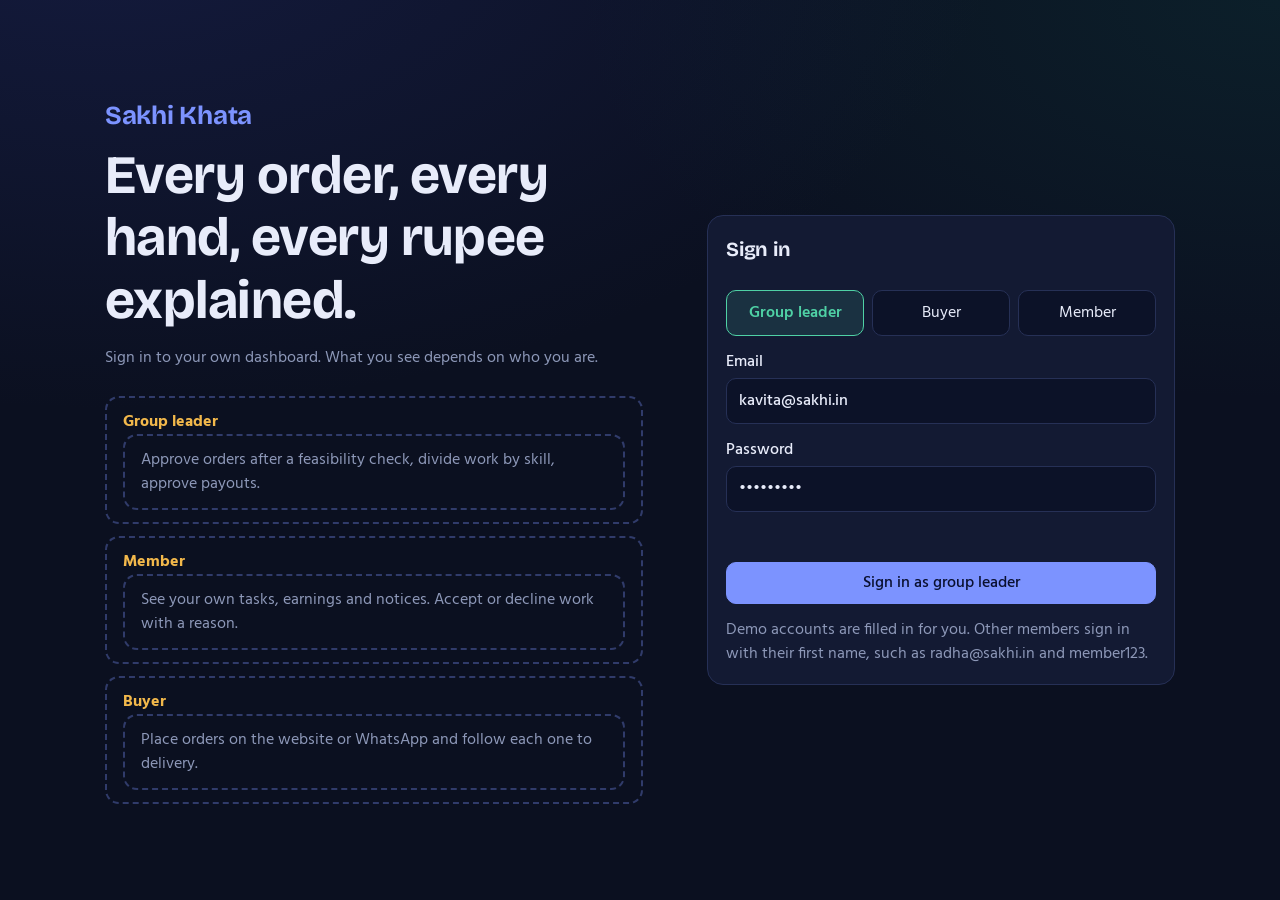
==== commit ff4dc960: "Update Sakhi Khata chatbot and frontend Co-authored-by: Copilot <223556219+Copilot@users.noreply.git" ====
--- a/frontend/index.html
+++ b/frontend/index.html
@@ -1,210 +1,20 @@
-﻿<!doctype html>
+<!doctype html>
 <html lang="en">
 <head>
-<meta charset="utf-8">
-<meta name="viewport" content="width=device-width,initial-scale=1">
-<title>Sakhi Khata - a fair, talking ledger for women's Self-Help Groups</title>
-<meta name="description" content="Sakhi Khata turns a messy WhatsApp order into a clear order, a fair price, a fair work plan and a pay slip every woman can understand.">
-<link rel="preconnect" href="https://fonts.googleapis.com"><link rel="preconnect" href="https://fonts.gstatic.com" crossorigin>
-<link href="https://fonts.googleapis.com/css2?family=Fraunces:opsz,wght@9..144,600;9..144,700&family=Mukta:wght@400;600;700&display=swap" rel="stylesheet">
-<style>
-:root{
-  --ink:#04110e; --deep:#06201a; --card:#0b2f27; --line:#1d7a63; --mint:#5dffc4; --gold:#ffd36b; --text:#e8fff6; --muted:#a8cfc2;
-  --paper:#f6efdc; --paper-ink:#2a2418; --paper-rule:#d9cfb4; --red:#ff5d73;
-  --serif:"Fraunces",Georgia,"Times New Roman",serif; --sans:"Mukta",system-ui,-apple-system,"Segoe UI",sans-serif;
-}
-*{box-sizing:border-box}
-html{scroll-behavior:smooth}
-body{margin:0;background:var(--ink);color:var(--text);font:17px/1.6 var(--sans)}
-a{color:inherit}
-:focus-visible{outline:3px solid var(--gold);outline-offset:3px;border-radius:6px}
-.wrap{max-width:1080px;margin:0 auto;padding:0 22px}
-
-/* nav */
-nav{position:sticky;top:0;z-index:10;background:#04110ef2;backdrop-filter:blur(8px);border-bottom:1px solid #12392f}
-nav .wrap{display:flex;align-items:center;gap:22px;height:58px}
-.logo{font-family:var(--serif);font-weight:700;font-size:21px;letter-spacing:.5px;color:var(--gold);text-decoration:none;margin-right:auto}
-nav a.l{text-decoration:none;color:var(--muted);font-weight:600;font-size:15px}
-nav a.l:hover{color:var(--text)}
-.btn{display:inline-block;text-decoration:none;font-weight:700;border-radius:999px;padding:11px 22px;border:1.5px solid var(--mint);color:var(--text);background:transparent;transition:background .15s}
-.btn:hover{background:#12604d}
-.btn.main{background:var(--mint);color:#032018}
-.btn.main:hover{background:#8bffd8}
-nav .btn{padding:7px 16px;font-size:15px}
-
-/* hero */
-.hero{padding:64px 0 56px}
-.hero .wrap{display:grid;grid-template-columns:1.05fr .95fr;gap:44px;align-items:center}
-h1{font-family:var(--serif);font-weight:700;font-size:clamp(34px,5vw,54px);line-height:1.08;margin:0 0 18px;letter-spacing:-.5px}
-.lede{font-size:19px;color:var(--muted);margin:0 0 26px;max-width:34em}
-.lede b{color:var(--text)}
-.cta{display:flex;gap:12px;flex-wrap:wrap}
-.promise{margin:26px 0 0;color:var(--gold);font-family:var(--serif);font-size:19px}
-
-/* hero visual: a messy order becomes a clear order */
-.flow{display:grid;gap:14px}
-.bubble{background:#1f3b34;border-radius:14px 14px 14px 4px;padding:12px 14px;max-width:92%;font-size:15.5px;position:relative}
-.bubble small{display:block;color:var(--muted);font-size:12.5px;margin-top:4px}
-.bubble .wave{display:flex;gap:3px;align-items:center;margin-bottom:6px}
-.bubble .wave i{display:block;width:3px;background:var(--mint);border-radius:2px;opacity:.8}
-.arrow{justify-self:center;color:var(--gold);font-size:13px;font-weight:700;text-align:center;line-height:1.3}
-.arrow::before,.arrow::after{content:"";display:block;width:2px;height:16px;background:var(--gold);margin:0 auto;opacity:.6}
-.order{background:var(--card);border:1px solid var(--line);border-radius:14px;padding:14px 16px}
-.order h3{margin:0 0 8px;font-size:15px;color:var(--gold);font-family:var(--sans);font-weight:700}
-.order dl{margin:0;display:grid;grid-template-columns:auto 1fr;gap:3px 14px;font-size:15.5px}
-.order dt{color:var(--muted)} .order dd{margin:0;font-weight:600}
-.order .ask{margin-top:10px;padding-top:8px;border-top:1px dashed #1d7a6388;color:#ffb020;font-size:14.5px}
-.slip{background:var(--paper);color:var(--paper-ink);border-radius:6px 14px 14px 6px;padding:12px 16px;font-size:15px;border-left:6px solid var(--gold)}
-.slip b{font-family:var(--serif)}
-
-section{padding:62px 0}
-h2{font-family:var(--serif);font-size:clamp(26px,3.4vw,36px);line-height:1.15;margin:0 0 12px;letter-spacing:-.3px}
-.sub{color:var(--muted);max-width:40em;margin:0 0 30px}
-
-/* problem: a khata notebook page */
-.notebook{background:var(--paper);color:var(--paper-ink);position:relative}
-.notebook::before{content:"";position:absolute;left:0;right:0;top:0;height:10px;background:repeating-linear-gradient(90deg,var(--paper-ink) 0 2px,transparent 2px 14px);opacity:.12}
-.notebook h2{color:var(--paper-ink)} .notebook .sub{color:#5a5136}
-.ledger{display:grid;grid-template-columns:1fr 1fr;gap:0 48px}
-.ledger div{padding:13px 0 13px 0;border-bottom:1.5px solid var(--paper-rule);display:grid;grid-template-columns:1fr;gap:2px}
-.ledger b{font-size:17px}
-.ledger span{color:#5a5136;font-size:15.5px}
-.ledger .fix{color:#0a6b4f;font-weight:600}
-.notebook .quote{margin:30px 0 0;font-family:var(--serif);font-size:22px;border-left:5px solid #0a6b4f;padding-left:18px}
-
-/* how it works */
-.steps{list-style:none;margin:0;padding:0;display:grid;grid-template-columns:repeat(3,1fr);gap:16px;counter-reset:s}
-.steps li{background:var(--card);border:1px solid var(--line);border-radius:14px;padding:16px 18px;counter-increment:s}
-.steps li::before{content:counter(s);display:grid;place-items:center;width:30px;height:30px;border-radius:50%;background:var(--gold);color:#241a00;font-weight:700;margin-bottom:10px}
-.steps b{display:block;font-size:18px;margin-bottom:2px}
-.steps span{color:var(--muted);font-size:15.5px}
-.steps .who{font-style:normal;display:block;margin-top:8px;color:var(--mint);font-size:14px;font-weight:600}
-
-/* roles */
-table{width:100%;border-collapse:collapse;background:var(--card);border:1px solid var(--line);border-radius:14px;overflow:hidden;font-size:15.5px}
-th,td{padding:12px 14px;text-align:left;border-bottom:1px solid #14473b;vertical-align:top}
-th{background:var(--deep);color:var(--gold);font-weight:700}
-tr:last-child td{border-bottom:0}
-td.no{color:#ff9aa8}
-.scroll{overflow-x:auto}
-
-/* rules */
-.rules{display:grid;grid-template-columns:repeat(2,1fr);gap:16px}
-.rule{border-left:4px solid var(--gold);padding:4px 0 4px 16px}
-.rule b{display:block;font-family:var(--serif);font-size:20px}
-.rule span{color:var(--muted)}
-
-.try{background:var(--deep);border-top:1px solid var(--line);text-align:center}
-.try p{color:var(--muted);max-width:36em;margin:0 auto 24px}
-.try .cta{justify-content:center}
-footer{padding:26px 0;text-align:center;color:var(--muted);font-size:14px;border-top:1px solid #12392f}
-
-@media (max-width:860px){
-  .hero .wrap{grid-template-columns:1fr}
-  .steps{grid-template-columns:1fr 1fr} .ledger{grid-template-columns:1fr} .rules{grid-template-columns:1fr}
-  nav a.l{display:none}
-}
-@media (max-width:520px){ .steps{grid-template-columns:1fr} body{font-size:16px} }
-@media (prefers-reduced-motion:reduce){html{scroll-behavior:auto}}
-.arch{max-width:640px;margin:26px auto 0;text-align:center}.arch .node{border:1px solid #1d4d40;border-radius:14px;padding:14px 16px;background:rgba(255,255,255,.03)}.arch .node b{display:block;font-size:1.05em}.arch .node span{display:block;color:var(--muted);font-size:.92em;margin-top:4px}.arch .core{border-color:#5dffc4}.arch .down{color:var(--muted);padding:8px 0;font-size:1.3em}.arch .pair{display:grid;grid-template-columns:1fr 1fr;gap:12px}@media(max-width:520px){.arch .pair{grid-template-columns:1fr}}.wahint{margin-top:10px}
-</style>
+  <meta charset="utf-8">
+  <meta name="viewport" content="width=device-width,initial-scale=1,viewport-fit=cover">
+  <title>Sakhi Khata</title>
+  <link href="https://fonts.googleapis.com/css2?family=Bricolage+Grotesque:wght@500;700&family=Hind:wght@400;500;600&display=swap" rel="stylesheet">
+  <link rel="stylesheet" href="css/style.css">
 </head>
 <body>
-<nav><div class="wrap">
-  <a class="logo" href="/">Sakhi Khata</a>
-  <a class="l" href="#problem">The problem</a><a class="l" href="#how">How it works</a><a class="l" href="#who">Who sees what</a>
-  <a class="btn main" href="/app/">Dashboard login</a>
-</div></nav>
+  <div id="root"></div>
+  <div id="toast" role="status"></div>
 
-<header class="hero"><div class="wrap">
-  <div>
-    <h1>From a WhatsApp voice note to a pay slip every woman can understand.</h1>
-    <!-- Dashboard button added after the headline -->
-    <p><a href="/app/" style="display:inline-block;padding:11px 22px;border-radius:999px;background:#5dffc4;color:#032018;font-weight:700;text-decoration:none;margin:0 0 18px">Open dashboard →</a></p>
-    <p class="lede"><b>Sakhi Khata</b> is a talking ledger for women’s Self-Help Groups. It turns a messy bulk order into a clear order, a fair price, a fair work plan and a pay slip that shows exactly how the money was worked out. It works inside the WhatsApp the group already uses.</p>
-    <div class="cta"><a class="btn main wa" href="https://wa.me/">Start on WhatsApp</a><a class="btn" href="/app/">Open the dashboards</a></div>
-    <p class="muted wahint" id="wahint"></p>
-    <p class="promise">The AI suggests and explains. The group decides.</p>
-  </div>
-  <div class="flow" aria-label="Example: a messy voice note becomes a clear order and a pay slip">
-    <div class="bubble"><div class="wave" aria-hidden="true"><i style="height:8px"></i><i style="height:16px"></i><i style="height:11px"></i><i style="height:20px"></i><i style="height:9px"></i><i style="height:15px"></i><i style="height:7px"></i><i style="height:18px"></i><i style="height:12px"></i></div>
-      “Didi, 200 bags chahiye, blue, Rs 60 each, 5 din mein, same as last time.”<small>Buyer · voice note · 0:11</small></div>
-    <div class="arrow">Sakhi Khata reads it back</div>
-    <div class="order"><h3>Clear order, waiting for the buyer to say yes</h3>
-      <dl><dt>Product</dt><dd>Cloth bag, blue</dd><dt>Quantity</dt><dd>200 pieces</dd><dt>Offered</dt><dd>Rs 60 each</dd><dt>Deadline</dt><dd>5 days</dd></dl>
-      <div class="ask">Unclear: “same as last time” - confirm size and design</div></div>
-    <div class="arrow">Weeks later, after the work</div>
-    <div class="slip"><b>Lakshmi, you made 66 stitching pieces.</b> 62 passed at Rs 16 each = Rs 992. 4 need rework; Rs 64 is added when they pass. Say “I disagree” to question any line.</div>
-  </div>
-</div></header>
-
-<section class="notebook" id="problem"><div class="wrap">
-  <h2>The women have the skill. The process is what’s confusing.</h2>
-  <p class="sub">Millions of Self-Help Groups make bags, pickles, clothes and handicrafts. Most run an order from WhatsApp, phone calls, memory and a paper notebook. Six things go wrong, and each one has a fix.</p>
-  <div class="ledger">
-    <div><b>Orders are unclear</b><span>A voice note says “same as last time.” Size, colour and price are guesses.</span><span class="fix">The order is read back and confirmed before work starts.</span></div>
-    <div><b>Pricing is a guess</b><span>Prices follow habit or buyer pressure, so a low offer can mean a loss.</span><span class="fix">Fixed code adds material, labour and overhead, and shows the floor price.</span></div>
-    <div><b>Work is shared by word of mouth</b><span>Nobody checks skills or free time, and a woman has no easy way to say no.</span><span class="fix">Tasks are suggested with reasons. Anyone can decline, with no penalty.</span></div>
-    <div><b>Payout is not clear</b><span>Members can’t see how their pay was worked out, which breeds doubt and fights.</span><span class="fix">Every pay slip shows pieces × rate. “I disagree” holds the payment.</span></div>
-    <div><b>Deadlines slip quietly</b><span>Falling behind is noticed when it is already too late.</span><span class="fix">Checkpoints raise an alert, and the leader gets simple options.</span></div>
-    <div><b>Records are in someone’s head</b><span>There is nothing to show a buyer, a bank or the mission.</span><span class="fix">A tamper-evident ledger records every decision.</span></div>
-  </div>
-  <p class="quote">Our rule: a machine never decides a woman’s pay.</p>
-</div></section>
-
-<section id="how"><div class="wrap">
-  <h2>How one order moves through Sakhi Khata</h2>
-  <p class="sub">Every step is a short WhatsApp message and a live dashboard. Each person uses their own phone, and the dashboards update as the messages arrive.</p>
-  <ol class="steps">
-    <li><b>Order comes in</b><span>The buyer sends text or a voice note. AI picks out quantity, price and date, and flags what is unclear.</span><em class="who">Buyer</em></li>
-    <li><b>Price check</b><span>Exact decimal maths gives the floor price and shows what the women would earn per hour at the offer.</span><em class="who">Leader</em></li>
-    <li><b>Fair work plan</b><span>Tasks go to members by skill and free time, each with a reason. A declined task moves to someone else.</span><em class="who">Leader and members</em></li>
-    <li><b>Production and quality</b><span>The work is split into stages. The leader records which pieces passed and which need rework.</span><em class="who">Leader</em></li>
-    <li><b>Show-your-work pay slip</b><span>Each member sees pieces × rate in plain words, in Hindi or English, and can ask “Maine kitna kamaya, aur kyun?”</span><em class="who">Member</em></li>
-    <li><b>Group approves pay</b><span>Pay is settled only when the leader and enough members approve, and no dispute is open.</span><em class="who">Whole group</em></li>
-  </ol>
-</div></section>
-
-<section id="who" style="padding-top:0"><div class="wrap">
-  <h2>Everyone sees only what they need</h2>
-  <p class="sub">Privacy is built into each role, and the server enforces it on every request.</p>
-  <div class="scroll"><table>
-    <tr><th>Role</th><th>Who</th><th>Can see</th><th>Cannot see</th></tr>
-    <tr><td><b>Buyer</b></td><td>Places bulk orders</td><td>Own orders, the quote, status</td><td class="no">Costs, members, anyone’s pay</td></tr>
-    <tr><td><b>Member</b></td><td>SHG member such as Lakshmi</td><td>Own tasks and own earnings, with the working shown</td><td class="no">Other members’ pay</td></tr>
-    <tr><td><b>Leader</b></td><td>Group in-charge</td><td>The whole group: orders, plan, money, disputes</td><td class="no">Other groups</td></tr>
-    <tr><td><b>Mission officer</b></td><td>Federation or mission</td><td>Totals across groups, CSV export</td><td class="no">Names, phone numbers, individual earnings</td></tr>
-  </table></div>
-</div></section>
-
-<section style="padding-top:0"><div class="wrap">
-  <h2>Four rules we build by</h2>
-  <div class="rules" style="margin-top:22px">
-    <div class="rule"><b>People decide</b><span>The AI suggests. The group approves the price, the plan and the pay.</span></div>
-    <div class="rule"><b>Money maths is exact</b><span>Price and pay come from fixed, tested Decimal code, never from the AI.</span></div>
-    <div class="rule"><b>Honest records</b><span>Every action goes into a hash-chained ledger, so edits to history are detected.</span></div>
-    <div class="rule"><b>No false claims</b><span>We claim no income gains we haven’t measured.</span></div>
-  </div>
-</div></section>
-
-<section id="architecture"><div class="wrap">
-  <h2>How it is wired</h2>
-  <p class="sub">Real messages in, real decisions out. Nothing is simulated.</p>
-  <div class="arch">
-    <div class="node"><b>WhatsApp + Twilio</b><span>Real messages, voice notes and photos</span></div>
-    <div class="down" aria-hidden="true">↓</div>
-    <div class="node core"><b>Sakhi Khata backend</b><span>AI interpretation, pricing, allocation, quality workflow, permissions and ledger</span></div>
-    <div class="down" aria-hidden="true">↓</div>
-    <div class="pair"><div class="node"><b>Member WhatsApp</b><span>Tasks, updates, earnings and disputes</span></div><div class="node"><b>Web dashboards</b><span>Orders, approvals, progress and payouts</span></div></div>
-  </div>
-</div></section>
-
-<section class="try"><div class="wrap">
-  <h2>Start with one message</h2>
-  <p>Send a message on WhatsApp, then log in to your dashboard with the same phone number. A one-time code arrives on WhatsApp.</p>
-  <div class="cta"><a class="btn main wa" href="https://wa.me/">Start on WhatsApp</a><a class="btn" href="/app/">Open the dashboards</a></div>
-</div></section>
-<footer>Sakhi Khata · a fair, talking ledger for Self-Help Groups.</footer>
-<script>fetch('/api/public').then(r=>r.json()).then(c=>{const n=(c.whatsapp||'').replace(/\D/g,'');document.querySelectorAll('a.wa').forEach(a=>a.href='https://wa.me/'+n+(c.join?'?text='+encodeURIComponent(c.join):''));if(c.join)document.getElementById('wahint').textContent='First time on the WhatsApp sandbox? Send "'+c.join+'" to '+c.whatsapp+'.'}).catch(()=>{})</script>
+  <script src="js/config.js"></script>
+  <script src="js/data.js"></script>
+  <script src="js/logic.js"></script>
+  <script src="js/components.js"></script>
+  <script src="js/app.js"></script>
 </body>
 </html>
--- a/frontend/css/style.css
+++ b/frontend/css/style.css
@@ -0,0 +1,65 @@
+:root{color-scheme:dark;--bg:#0B1020;--sf:#131A33;--s2:#1A2345;--ink:#E8ECFA;--mu:#8D98B8;--ln:#263056;--ind:#7C93FF;--tur:#F2B84B;--sg:#4FD1A5;--ro:#FF7A93;--r:16px}
+*{box-sizing:border-box;margin:0}
+html,body{min-height:100%;background:var(--bg);color:var(--ink);font:16px/1.5 Hind,system-ui,sans-serif}
+body{background:radial-gradient(900px 500px at 8% -10%,#26307a55,transparent),radial-gradient(700px 400px at 100% 0,#0f5c5233,transparent),var(--bg);background-attachment:fixed;padding-top:env(safe-area-inset-top,0px);padding-bottom:env(safe-area-inset-bottom,0px)}
+h1,h2,h3,.num,.brand{font-family:'Bricolage Grotesque',Hind,sans-serif;font-weight:700;letter-spacing:-.01em}
+button,select,input,textarea{font:inherit;color:inherit}
+:focus-visible{outline:3px solid var(--ind);outline-offset:2px}
+.top{display:flex;flex-wrap:wrap;gap:10px 22px;align-items:center;padding:12px clamp(16px,4vw,40px);background:#0f1530dd;backdrop-filter:blur(10px);border-bottom:2px dashed var(--ln);position:sticky;top:env(safe-area-inset-top,0px);z-index:5}
+.brand{font-size:22px;color:var(--ind)}.brand small{display:block;font:400 13px Hind;color:var(--mu)}
+.tabs{display:flex;gap:4px;overflow-x:auto;margin-right:auto}
+.tabs button{border:0;background:none;padding:8px 14px;border-radius:10px;cursor:pointer;color:var(--mu);font-weight:500;white-space:nowrap}
+.tabs button[aria-current=page]{background:var(--s2);color:var(--ink);box-shadow:inset 0 -2px var(--tur)}
+.me{display:flex;gap:10px;align-items:center}
+.av{width:34px;height:34px;border-radius:50%;display:grid;place-items:center;background:linear-gradient(135deg,var(--ind),var(--sg));color:#08101f;font-weight:700}
+main{max-width:1180px;margin:0 auto;padding:26px clamp(16px,4vw,40px) 90px;display:grid;gap:26px}
+h1{font-size:clamp(26px,4vw,38px);line-height:1.15}h2{font-size:20px;margin-bottom:12px}h3{font-size:17px}
+.sub{color:var(--mu)}
+.grid{display:grid;gap:16px;grid-template-columns:repeat(auto-fit,minmax(230px,1fr))}
+.wide{grid-template-columns:repeat(auto-fit,minmax(330px,1fr))}
+.card{background:var(--sf);border:1px solid var(--ln);border-radius:var(--r);padding:18px}
+.stat .num{font-size:32px;line-height:1.15;margin-top:4px}
+.hero{background:linear-gradient(135deg,#3446c9,#5b3fd0 55%,#1f8f7a);border:0}
+.hero .sub{color:#d9defa}
+.stitch{border:2px dashed #f2b84b88;background:var(--sf);border-radius:var(--r);padding:20px}
+.row{display:flex;flex-wrap:wrap;gap:10px;align-items:center;justify-content:space-between}
+.pill{font-size:13px;padding:2px 10px;border-radius:99px;background:#7c93ff26;color:var(--ind);white-space:nowrap}
+.ok{background:#4fd1a526;color:var(--sg)}.warn{background:#f2b84b26;color:var(--tur)}.bad{background:#ff7a9326;color:var(--ro)}
+.btn{border:1.5px solid var(--ln);background:var(--s2);padding:8px 16px;border-radius:10px;cursor:pointer;font-weight:500}
+.btn:hover{border-color:var(--ind)}.btn:disabled{opacity:.45;cursor:default}
+.btn.p{background:var(--ind);border-color:var(--ind);color:#0a1030}
+.btn.g{background:var(--sg);border-color:var(--sg);color:#052018}
+.btn.r{color:var(--ro);border-color:#ff7a9366;background:none}
+.btn.sm{padding:4px 12px;font-size:14px}
+.chips{display:flex;flex-wrap:wrap;gap:8px}
+.chk{display:grid;gap:10px;margin:16px 0}
+.chk>div{display:grid;grid-template-columns:90px 1fr auto;gap:12px;align-items:center}
+.bar{height:10px;background:#ffffff14;border-radius:9px;overflow:hidden;min-width:60px}
+.bar i{display:block;height:100%;background:linear-gradient(90deg,var(--sg),#7be0c0);border-radius:9px;transition:width .4s}
+.bar i.w{background:var(--tur)}.bar i.b{background:var(--ro)}
+table{width:100%;border-collapse:collapse}
+th{font-weight:600;text-align:left;color:var(--mu);font-size:14px}
+th,td{padding:10px 8px;border-bottom:1px solid var(--ln);vertical-align:middle}
+.scroll{overflow-x:auto}
+.msg{background:#4fd1a51c;border-radius:14px 14px 14px 4px;padding:10px 14px;margin-bottom:8px;font-size:15px}
+.msg.out{background:#7c93ff1f;border-radius:14px 14px 4px 14px}
+.msg small{display:block;color:var(--mu)}
+label{display:grid;gap:4px;font-weight:500}
+input,select,textarea{padding:10px 12px;border:1.5px solid var(--ln);border-radius:10px;background:#0c1228}
+form{display:grid;gap:14px}
+.seg{display:flex;gap:8px}
+.seg button{flex:1;padding:10px;border:1.5px solid var(--ln);border-radius:10px;background:#0c1228;cursor:pointer}
+.seg button[aria-pressed=true]{border-color:var(--sg);background:#4fd1a51f;color:var(--sg);font-weight:600}
+.steps{display:flex;gap:6px;margin-top:10px}.steps i{flex:1;height:6px;border-radius:6px;background:var(--ln)}.steps i.on{background:var(--sg)}
+.ring{width:84px;height:84px;position:relative;flex:none}.ring b{position:absolute;inset:0;display:grid;place-items:center;font:700 18px 'Bricolage Grotesque'}
+.star{border:0;background:none;font-size:22px;cursor:pointer;color:var(--ln)}.star.on{color:var(--tur)}
+.login{min-height:100vh;display:grid;grid-template-columns:1.15fr 1fr;gap:clamp(24px,5vw,70px);align-items:center;max-width:1150px;margin:0 auto;padding:30px clamp(16px,4vw,40px)}
+.login h1{font-size:clamp(32px,5vw,54px);margin:10px 0 14px}
+.rc{display:grid;gap:12px;margin-top:26px}
+.rc div{border:2px dashed #7c93ff55;border-radius:14px;padding:12px 16px}.rc b{color:var(--tur)}
+.err{color:var(--ro);min-height:22px}
+#toast{position:fixed;left:50%;bottom:calc(20px + env(safe-area-inset-bottom,0px));transform:translateX(-50%);background:var(--ink);color:#0b1020;padding:12px 20px;border-radius:12px;max-width:90vw;opacity:0;transition:opacity .25s;pointer-events:none;z-index:9}
+#toast.on{opacity:1}
+@media(max-width:820px){.login{grid-template-columns:1fr}}
+@media(max-width:560px){.chk>div{grid-template-columns:1fr auto}.chk .bar{grid-column:1/3;order:3}}
+@media(prefers-reduced-motion:reduce){*{transition:none!important}}
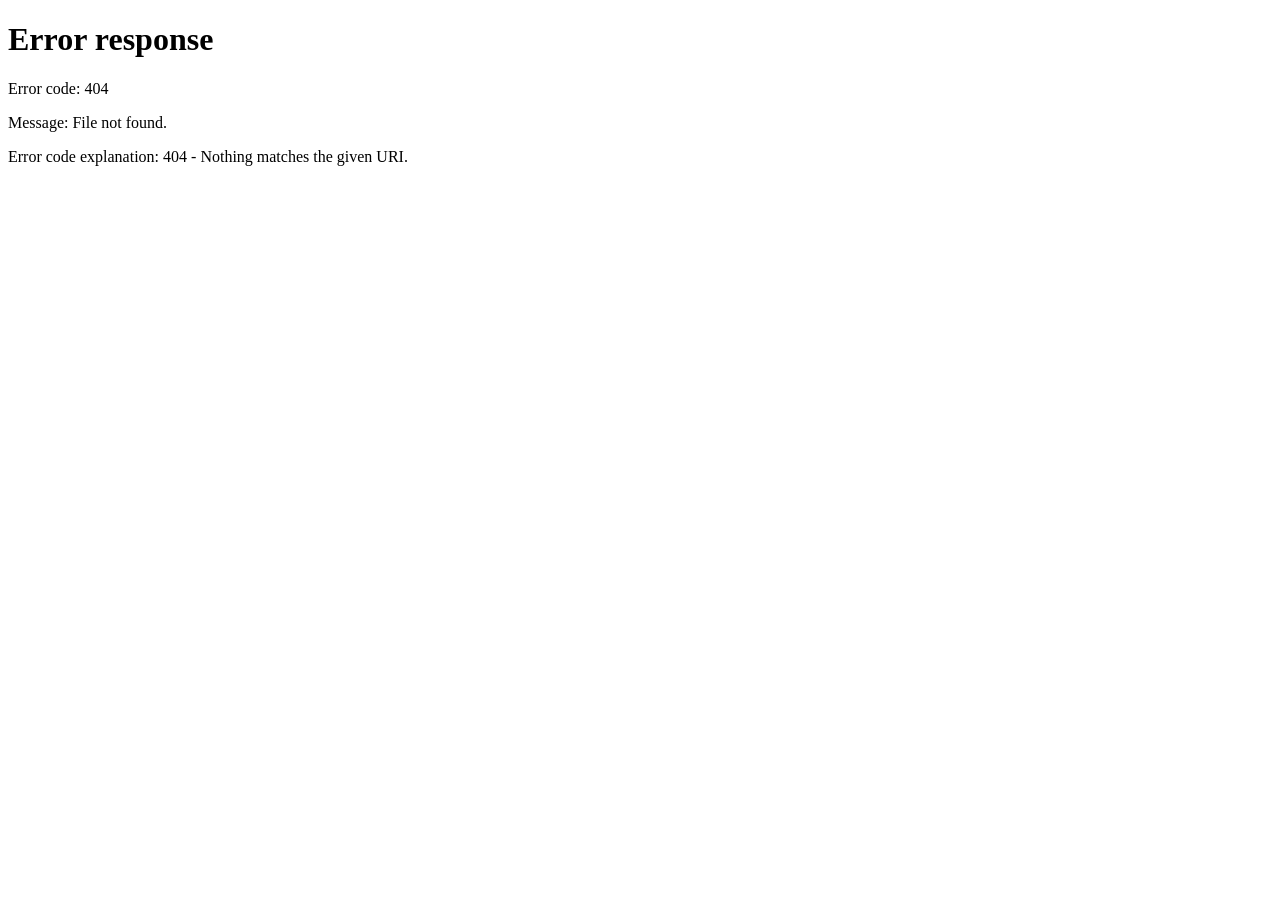
==== commit 46f66caa: "Build member dashboard and leader operations Co-authored-by: Copilot <223556219+Copilot@users.norepl" ====
--- a/frontend/index.html
+++ b/frontend/index.html
@@ -2,19 +2,15 @@
 <html lang="en">
 <head>
   <meta charset="utf-8">
-  <meta name="viewport" content="width=device-width,initial-scale=1,viewport-fit=cover">
-  <title>Sakhi Khata</title>
-  <link href="https://fonts.googleapis.com/css2?family=Bricolage+Grotesque:wght@500;700&family=Hind:wght@400;500;600&display=swap" rel="stylesheet">
-  <link rel="stylesheet" href="css/style.css">
+  <meta name="viewport" content="width=device-width,initial-scale=1">
+  <meta http-equiv="refresh" content="0;url=/app/login.html?v=phase2">
+  <title>Sakhi Khata - Sign in</title>
 </head>
 <body>
-  <div id="root"></div>
-  <div id="toast" role="status"></div>
-
-  <script src="js/config.js"></script>
-  <script src="js/data.js"></script>
-  <script src="js/logic.js"></script>
-  <script src="js/components.js"></script>
-  <script src="js/app.js"></script>
+  <main>
+    <h1>Sakhi Khata</h1>
+    <p>Opening the secure dashboard sign-in…</p>
+    <p><a href="/app/login.html?v=phase2">Continue to sign in</a></p>
+  </main>
 </body>
 </html>
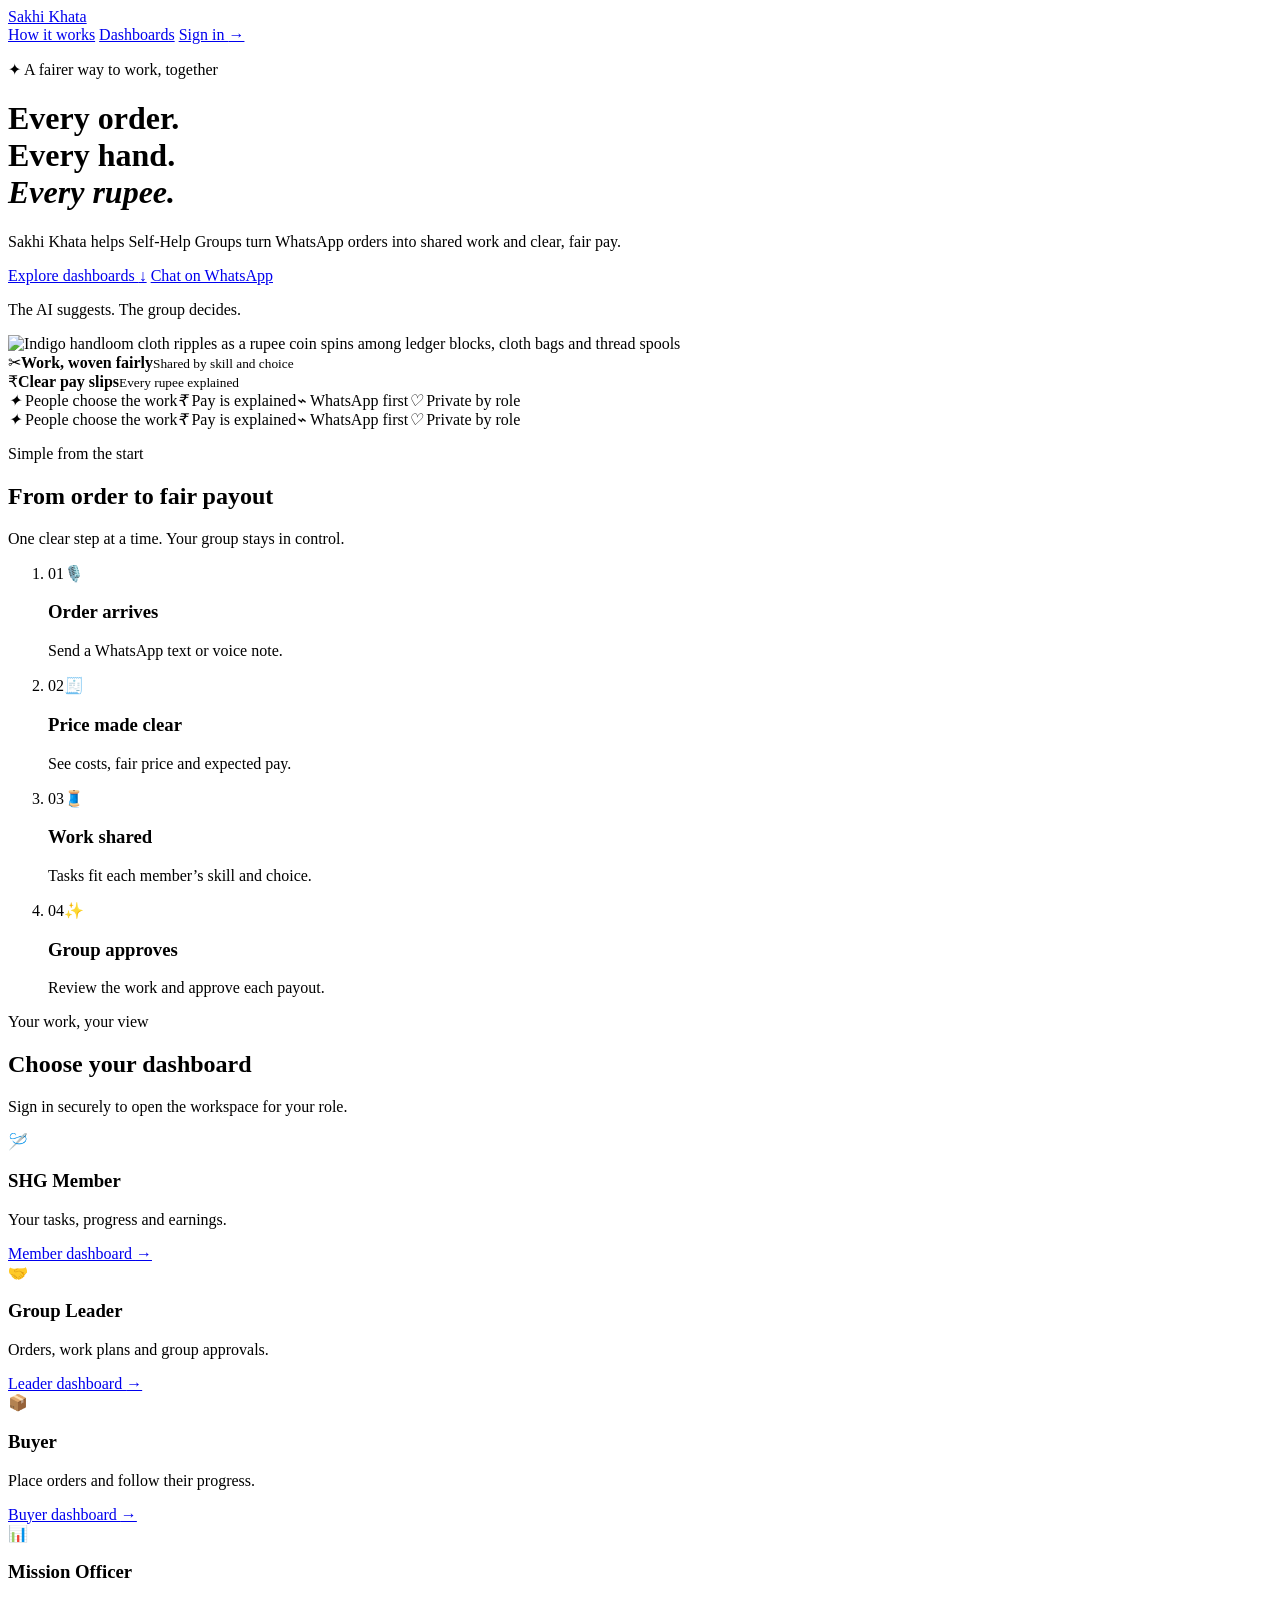
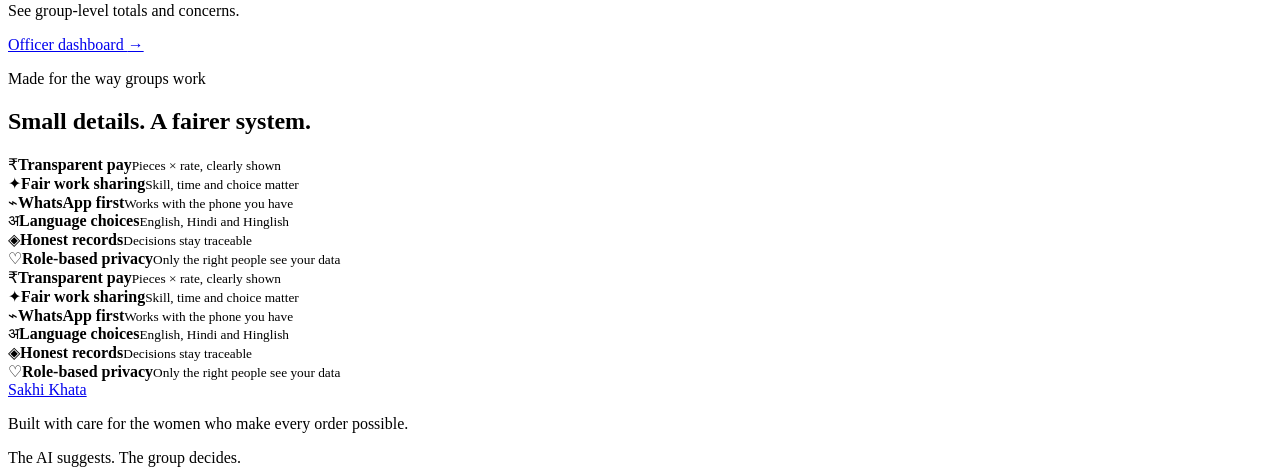
==== commit f7ee1859: "Refresh Sakhi Khata public landing experience Co-authored-by: Copilot <223556219+Copilot@users.norep" ====
--- a/frontend/index.html
+++ b/frontend/index.html
@@ -3,14 +3,148 @@
 <head>
   <meta charset="utf-8">
   <meta name="viewport" content="width=device-width,initial-scale=1">
-  <meta http-equiv="refresh" content="0;url=/app/login.html?v=phase2">
-  <title>Sakhi Khata - Sign in</title>
+  <title>Sakhi Khata - fair work, clear pay</title>
+  <meta name="description" content="A simple, fair WhatsApp-first ledger for Self-Help Groups: clear orders, shared work and transparent payouts.">
+  <link rel="preconnect" href="https://fonts.googleapis.com">
+  <link rel="preconnect" href="https://fonts.gstatic.com" crossorigin>
+  <link href="https://fonts.googleapis.com/css2?family=Fraunces:opsz,wght@9..144,600;9..144,700&family=Mukta:wght@400;500;600;700&display=swap" rel="stylesheet">
+  <link rel="stylesheet" href="/css/home.css?v=portal-home-1">
 </head>
 <body>
+  <nav class="site-nav">
+    <div class="nav-inner">
+      <a class="brand" href="/" aria-label="Sakhi Khata home">Sakhi Khata</a>
+      <div class="nav-links">
+        <a href="#how">How it works</a>
+        <a href="#portals">Dashboards</a>
+        <a class="nav-cta" href="/app/login.html">Sign in <span aria-hidden="true">→</span></a>
+      </div>
+    </div>
+  </nav>
+
   <main>
-    <h1>Sakhi Khata</h1>
-    <p>Opening the secure dashboard sign-in…</p>
-    <p><a href="/app/login.html?v=phase2">Continue to sign in</a></p>
+    <header class="hero">
+      <div class="hero-inner">
+        <div class="hero-copy">
+          <p class="eyebrow"><span aria-hidden="true">✦</span> A fairer way to work, together</p>
+          <h1>Every order.<br>Every hand.<br><em>Every rupee.</em></h1>
+          <p class="hero-description">Sakhi Khata helps Self-Help Groups turn WhatsApp orders into shared work and clear, fair pay.</p>
+          <div class="hero-actions">
+            <a class="button button-primary" href="#portals">Explore dashboards <span aria-hidden="true">↓</span></a>
+            <a class="button button-secondary wa" href="https://wa.me/">Chat on WhatsApp</a>
+          </div>
+          <p class="hero-note">The AI suggests. The group decides.</p>
+        </div>
+
+        <div class="hero-art">
+          <div class="art-orbit" aria-hidden="true"></div>
+          <img src="/assets/loom-scene.svg" alt="Indigo handloom cloth ripples as a rupee coin spins among ledger blocks, cloth bags and thread spools">
+          <div class="floating-note note-top"><span class="note-icon">✂</span><span><b>Work, woven fairly</b><small>Shared by skill and choice</small></span></div>
+          <div class="floating-note note-bottom"><span class="note-coin">₹</span><span><b>Clear pay slips</b><small>Every rupee explained</small></span></div>
+        </div>
+      </div>
+    </header>
+
+    <div class="trust-strip" aria-label="Sakhi Khata values">
+      <div class="trust-track">
+        <div class="trust-group">
+          <span><i>✦</i> People choose the work</span><span><i>₹</i> Pay is explained</span><span><i>⌁</i> WhatsApp first</span><span><i>♡</i> Private by role</span>
+        </div>
+        <div class="trust-group" aria-hidden="true">
+          <span><i>✦</i> People choose the work</span><span><i>₹</i> Pay is explained</span><span><i>⌁</i> WhatsApp first</span><span><i>♡</i> Private by role</span>
+        </div>
+      </div>
+    </div>
+
+    <section class="how-section" id="how">
+      <div class="section-heading">
+        <p class="eyebrow">Simple from the start</p>
+        <h2>From order to fair payout</h2>
+        <p>One clear step at a time. Your group stays in control.</p>
+      </div>
+      <ol class="process-list">
+        <li><span class="step-number">01</span><span class="step-icon" aria-hidden="true">🎙️</span><h3>Order arrives</h3><p>Send a WhatsApp text or voice note.</p></li>
+        <li><span class="step-number">02</span><span class="step-icon" aria-hidden="true">🧾</span><h3>Price made clear</h3><p>See costs, fair price and expected pay.</p></li>
+        <li><span class="step-number">03</span><span class="step-icon" aria-hidden="true">🧵</span><h3>Work shared</h3><p>Tasks fit each member’s skill and choice.</p></li>
+        <li><span class="step-number">04</span><span class="step-icon" aria-hidden="true">✨</span><h3>Group approves</h3><p>Review the work and approve each payout.</p></li>
+      </ol>
+    </section>
+
+    <section class="portals-section" id="portals">
+      <div class="section-heading">
+        <p class="eyebrow">Your work, your view</p>
+        <h2>Choose your dashboard</h2>
+        <p>Sign in securely to open the workspace for your role.</p>
+      </div>
+      <div class="portal-grid">
+        <article class="portal-card portal-member">
+          <div class="portal-icon" aria-hidden="true">🪡</div>
+          <h3>SHG Member</h3>
+          <p>Your tasks, progress and earnings.</p>
+          <a href="/app/seller.html">Member dashboard <span aria-hidden="true">→</span></a>
+        </article>
+        <article class="portal-card portal-leader">
+          <div class="portal-icon" aria-hidden="true">🤝</div>
+          <h3>Group Leader</h3>
+          <p>Orders, work plans and group approvals.</p>
+          <a href="/app/leader.html">Leader dashboard <span aria-hidden="true">→</span></a>
+        </article>
+        <article class="portal-card portal-buyer">
+          <div class="portal-icon" aria-hidden="true">📦</div>
+          <h3>Buyer</h3>
+          <p>Place orders and follow their progress.</p>
+          <a href="/app/buyer.html">Buyer dashboard <span aria-hidden="true">→</span></a>
+        </article>
+        <article class="portal-card portal-officer">
+          <div class="portal-icon" aria-hidden="true">📊</div>
+          <h3>Mission Officer</h3>
+          <p>See group-level totals and concerns.</p>
+          <a href="/app/officer.html">Officer dashboard <span aria-hidden="true">→</span></a>
+        </article>
+      </div>
+    </section>
+
+    <section class="features-section" aria-labelledby="features-title">
+      <div class="section-heading">
+        <p class="eyebrow">Made for the way groups work</p>
+        <h2 id="features-title">Small details. A fairer system.</h2>
+      </div>
+      <div class="feature-marquee">
+        <div class="feature-track">
+          <div class="feature-group">
+            <article class="feature-card"><span>₹</span><b>Transparent pay</b><small>Pieces × rate, clearly shown</small></article>
+            <article class="feature-card"><span>✦</span><b>Fair work sharing</b><small>Skill, time and choice matter</small></article>
+            <article class="feature-card"><span>⌁</span><b>WhatsApp first</b><small>Works with the phone you have</small></article>
+            <article class="feature-card"><span>अ</span><b>Language choices</b><small>English, Hindi and Hinglish</small></article>
+            <article class="feature-card"><span>◈</span><b>Honest records</b><small>Decisions stay traceable</small></article>
+            <article class="feature-card"><span>♡</span><b>Role-based privacy</b><small>Only the right people see your data</small></article>
+          </div>
+          <div class="feature-group" aria-hidden="true">
+            <article class="feature-card"><span>₹</span><b>Transparent pay</b><small>Pieces × rate, clearly shown</small></article>
+            <article class="feature-card"><span>✦</span><b>Fair work sharing</b><small>Skill, time and choice matter</small></article>
+            <article class="feature-card"><span>⌁</span><b>WhatsApp first</b><small>Works with the phone you have</small></article>
+            <article class="feature-card"><span>अ</span><b>Language choices</b><small>English, Hindi and Hinglish</small></article>
+            <article class="feature-card"><span>◈</span><b>Honest records</b><small>Decisions stay traceable</small></article>
+            <article class="feature-card"><span>♡</span><b>Role-based privacy</b><small>Only the right people see your data</small></article>
+          </div>
+        </div>
+      </div>
+    </section>
   </main>
+
+  <footer class="site-footer">
+    <a class="brand" href="/">Sakhi Khata</a>
+    <p>Built with care for the women who make every order possible.</p>
+    <span>The AI suggests. The group decides.</span>
+  </footer>
+
+  <script>
+    fetch('/api/public').then(r => r.json()).then(config => {
+      const number = (config.whatsapp || '').replace(/\D/g, '');
+      document.querySelectorAll('a.wa').forEach(link => {
+        link.href = 'https://wa.me/' + number + (config.join ? '?text=' + encodeURIComponent(config.join) : '');
+      });
+    }).catch(() => {});
+  </script>
 </body>
-</html>+</html>
